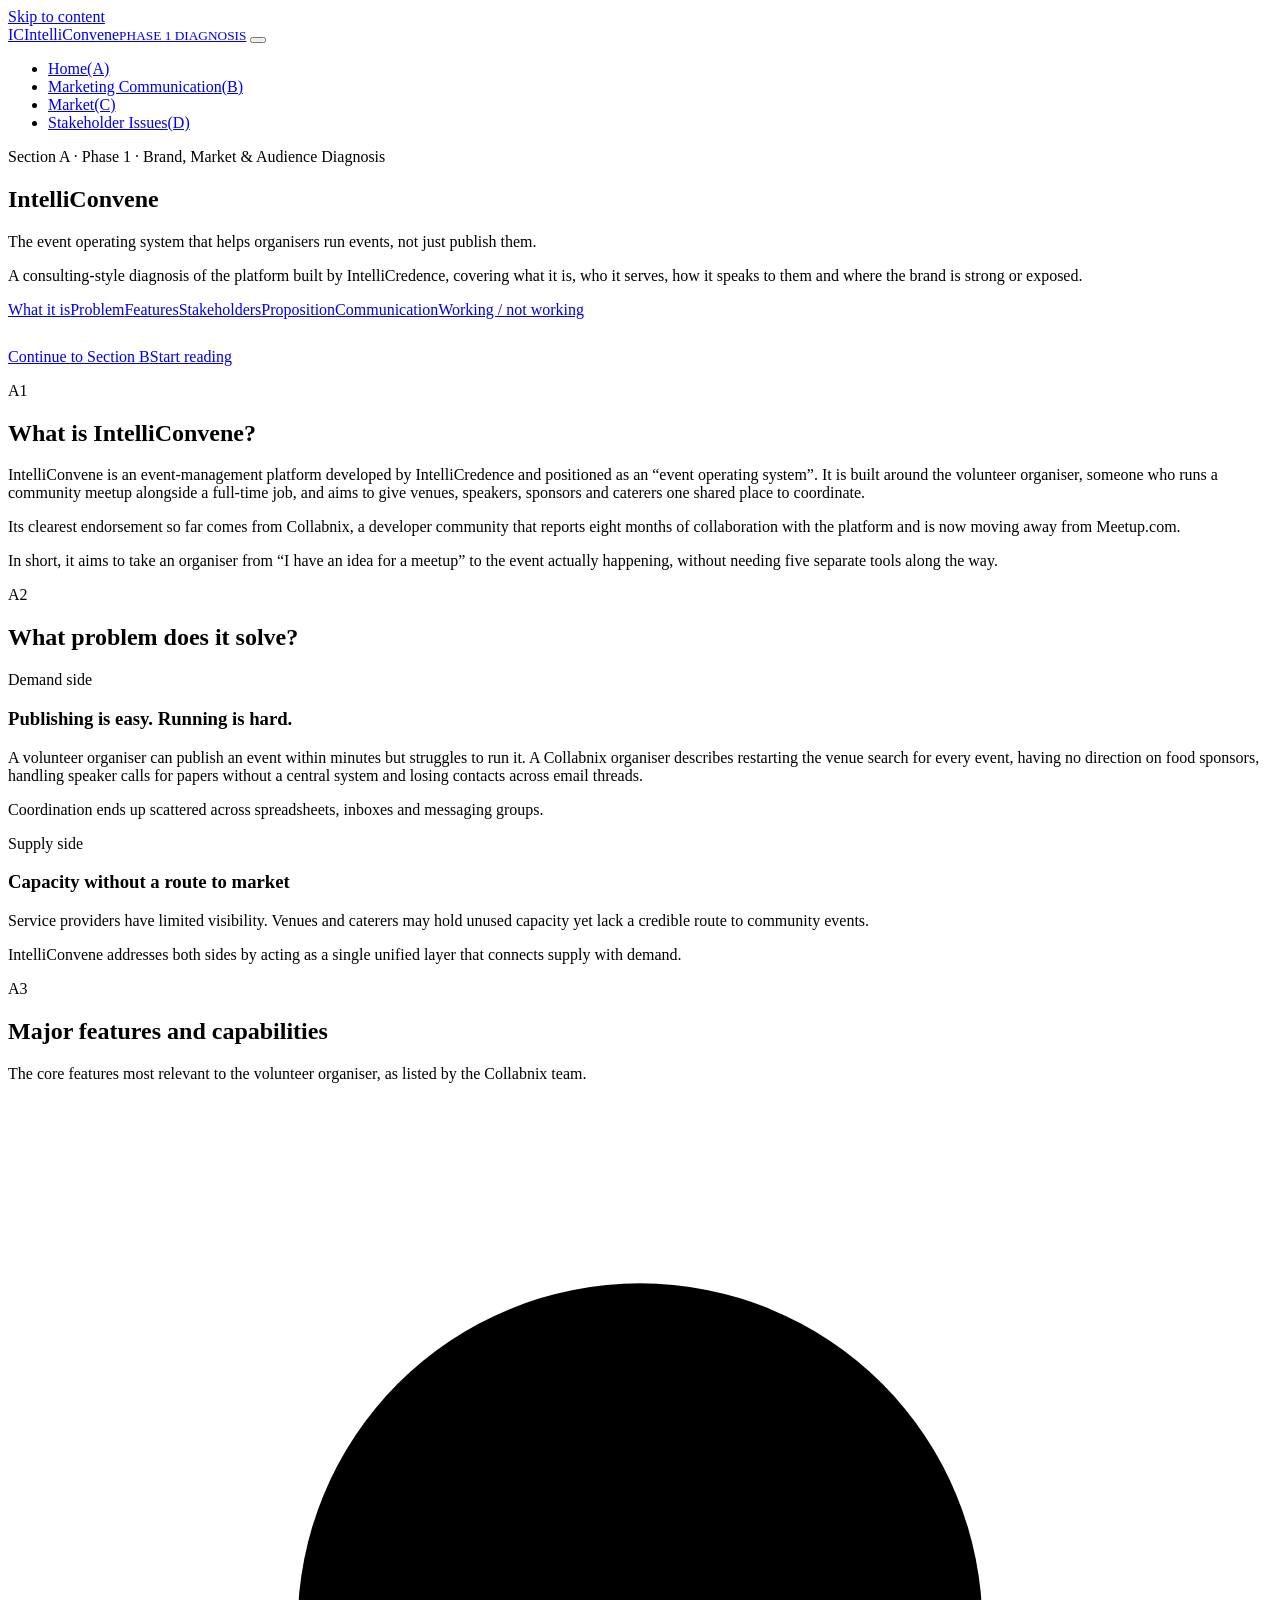
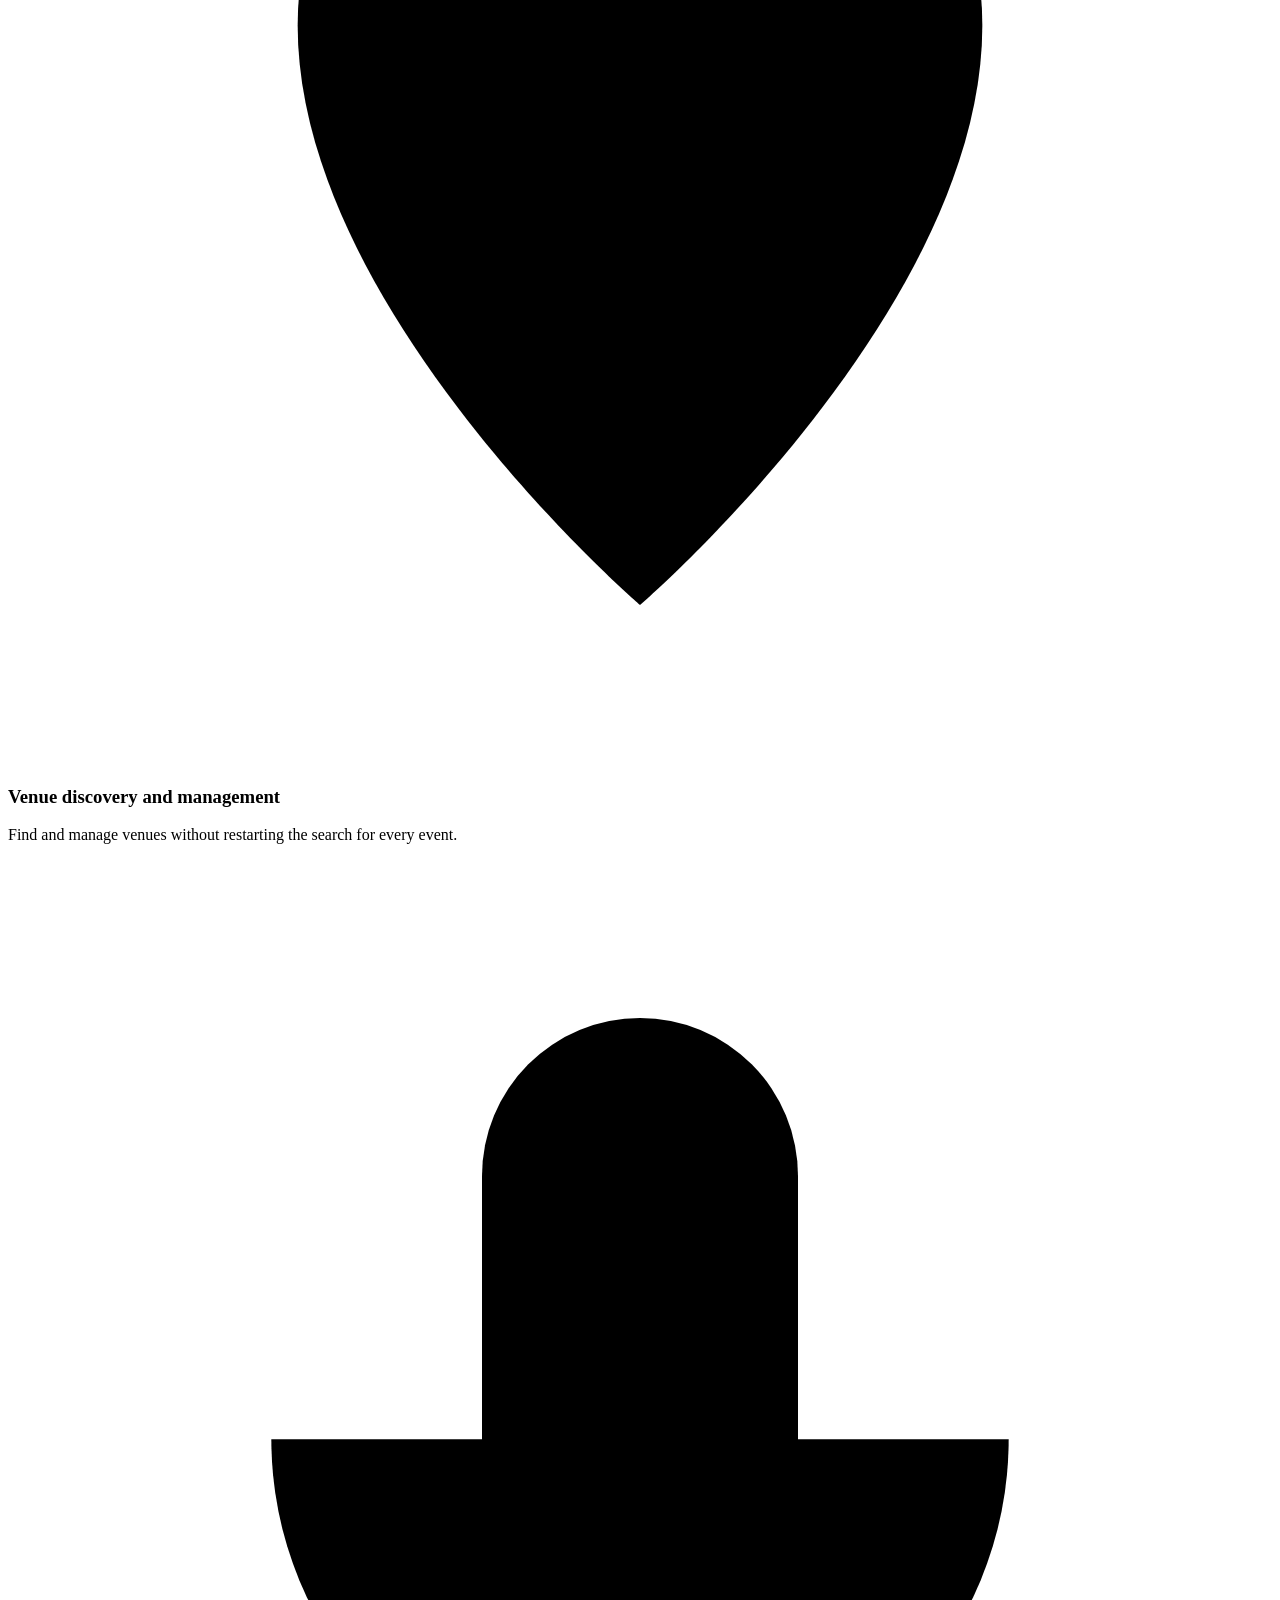
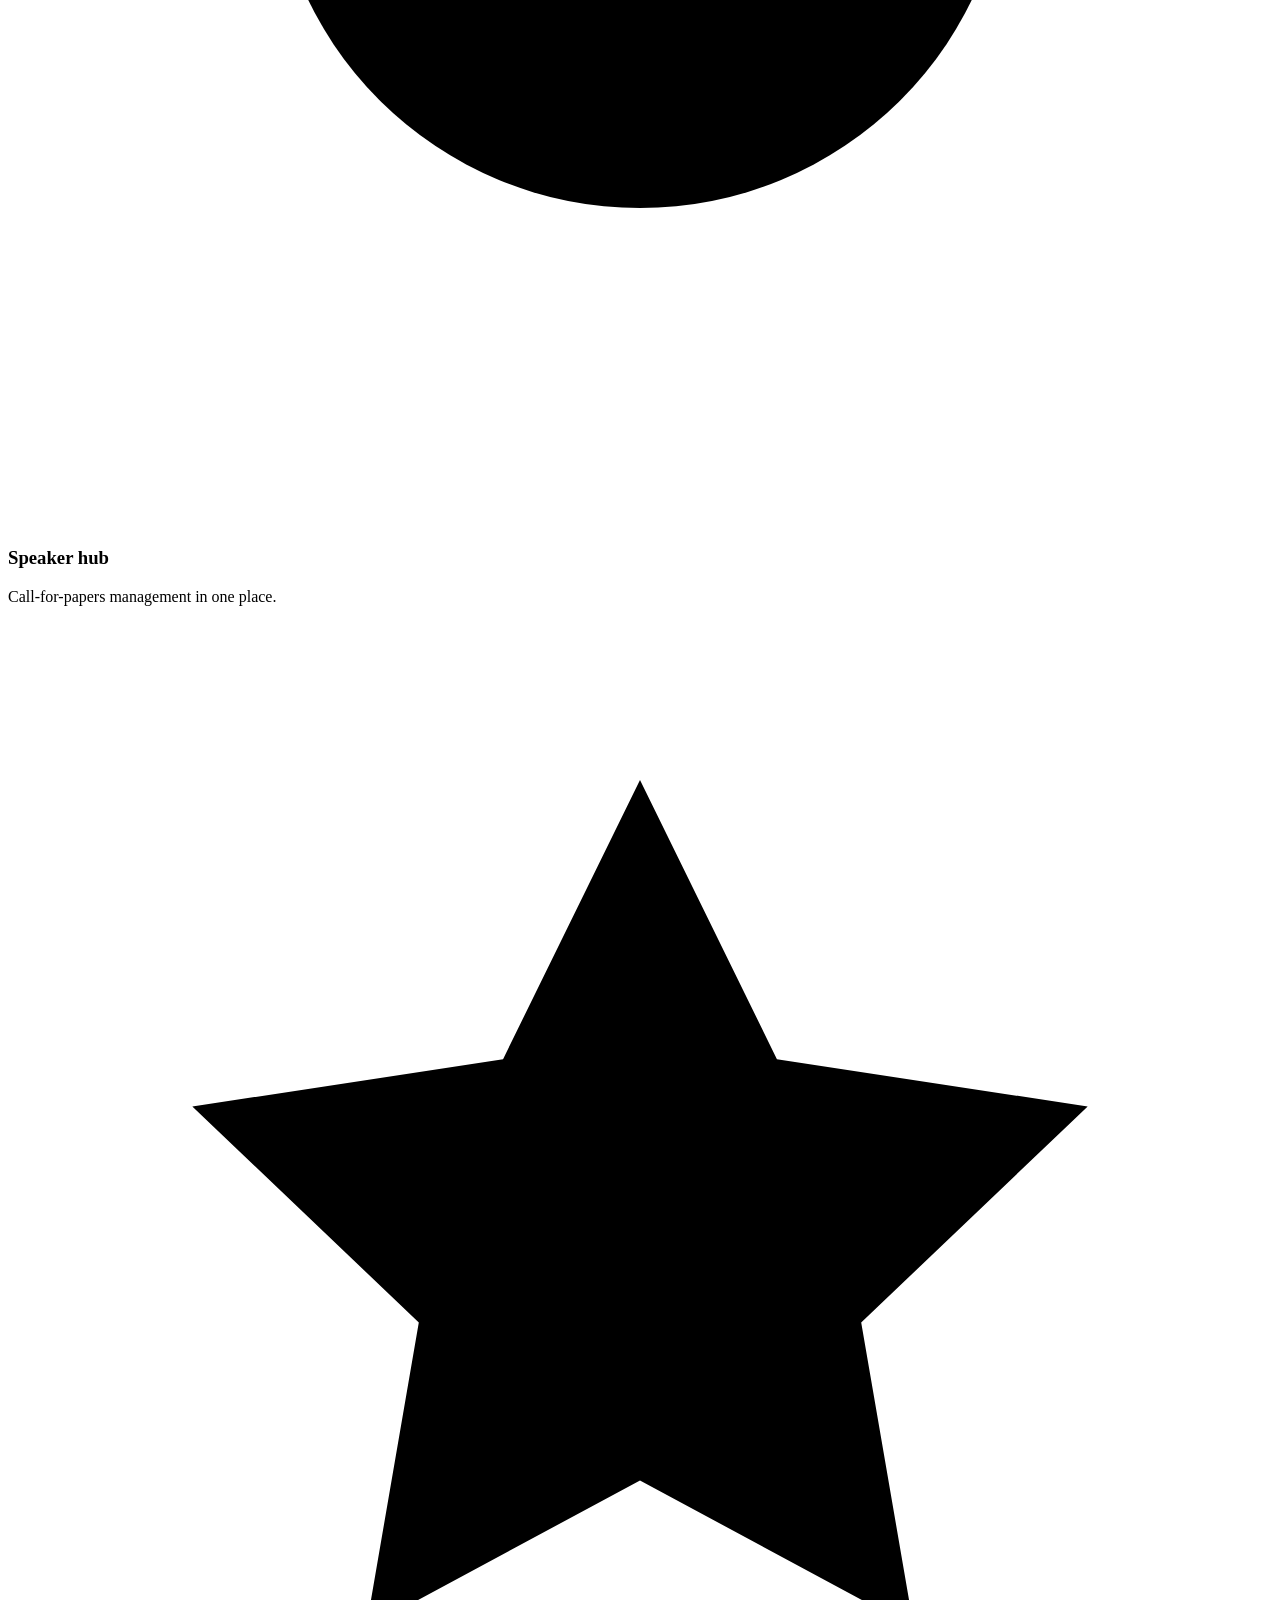
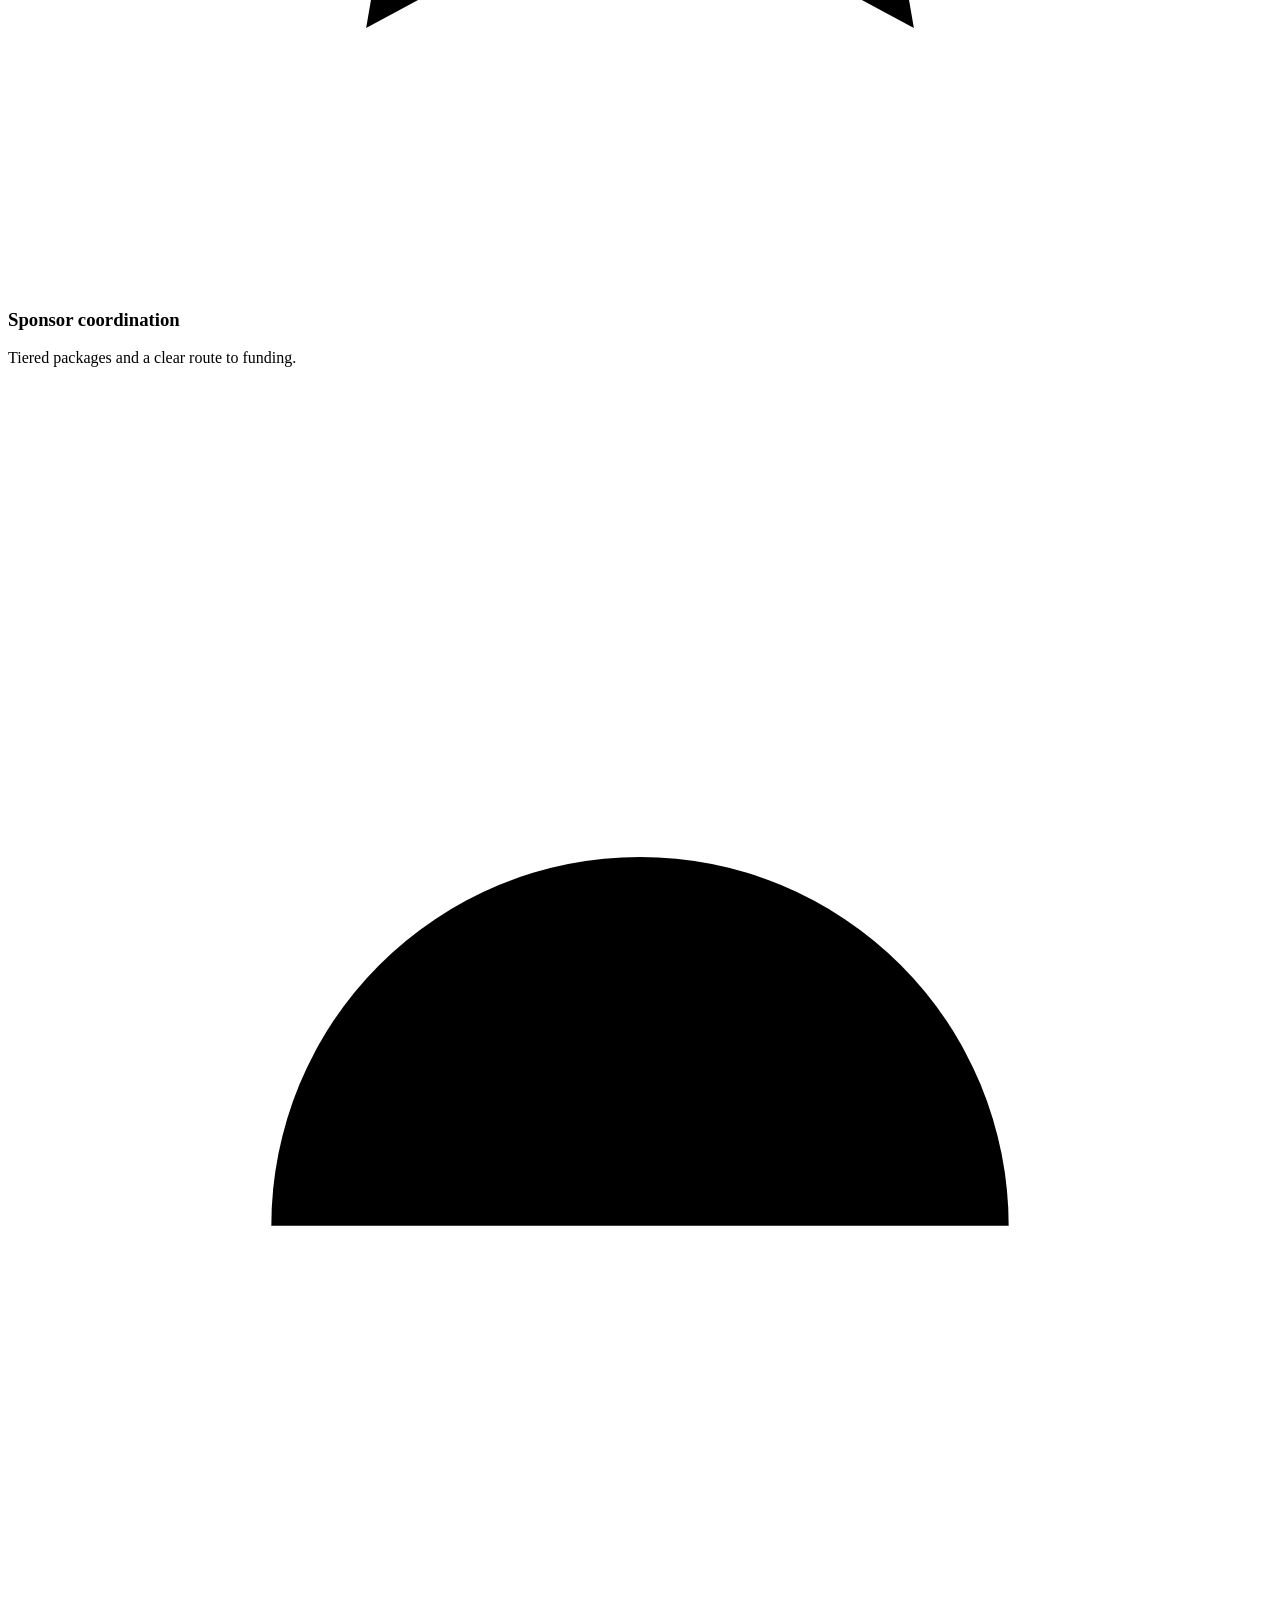
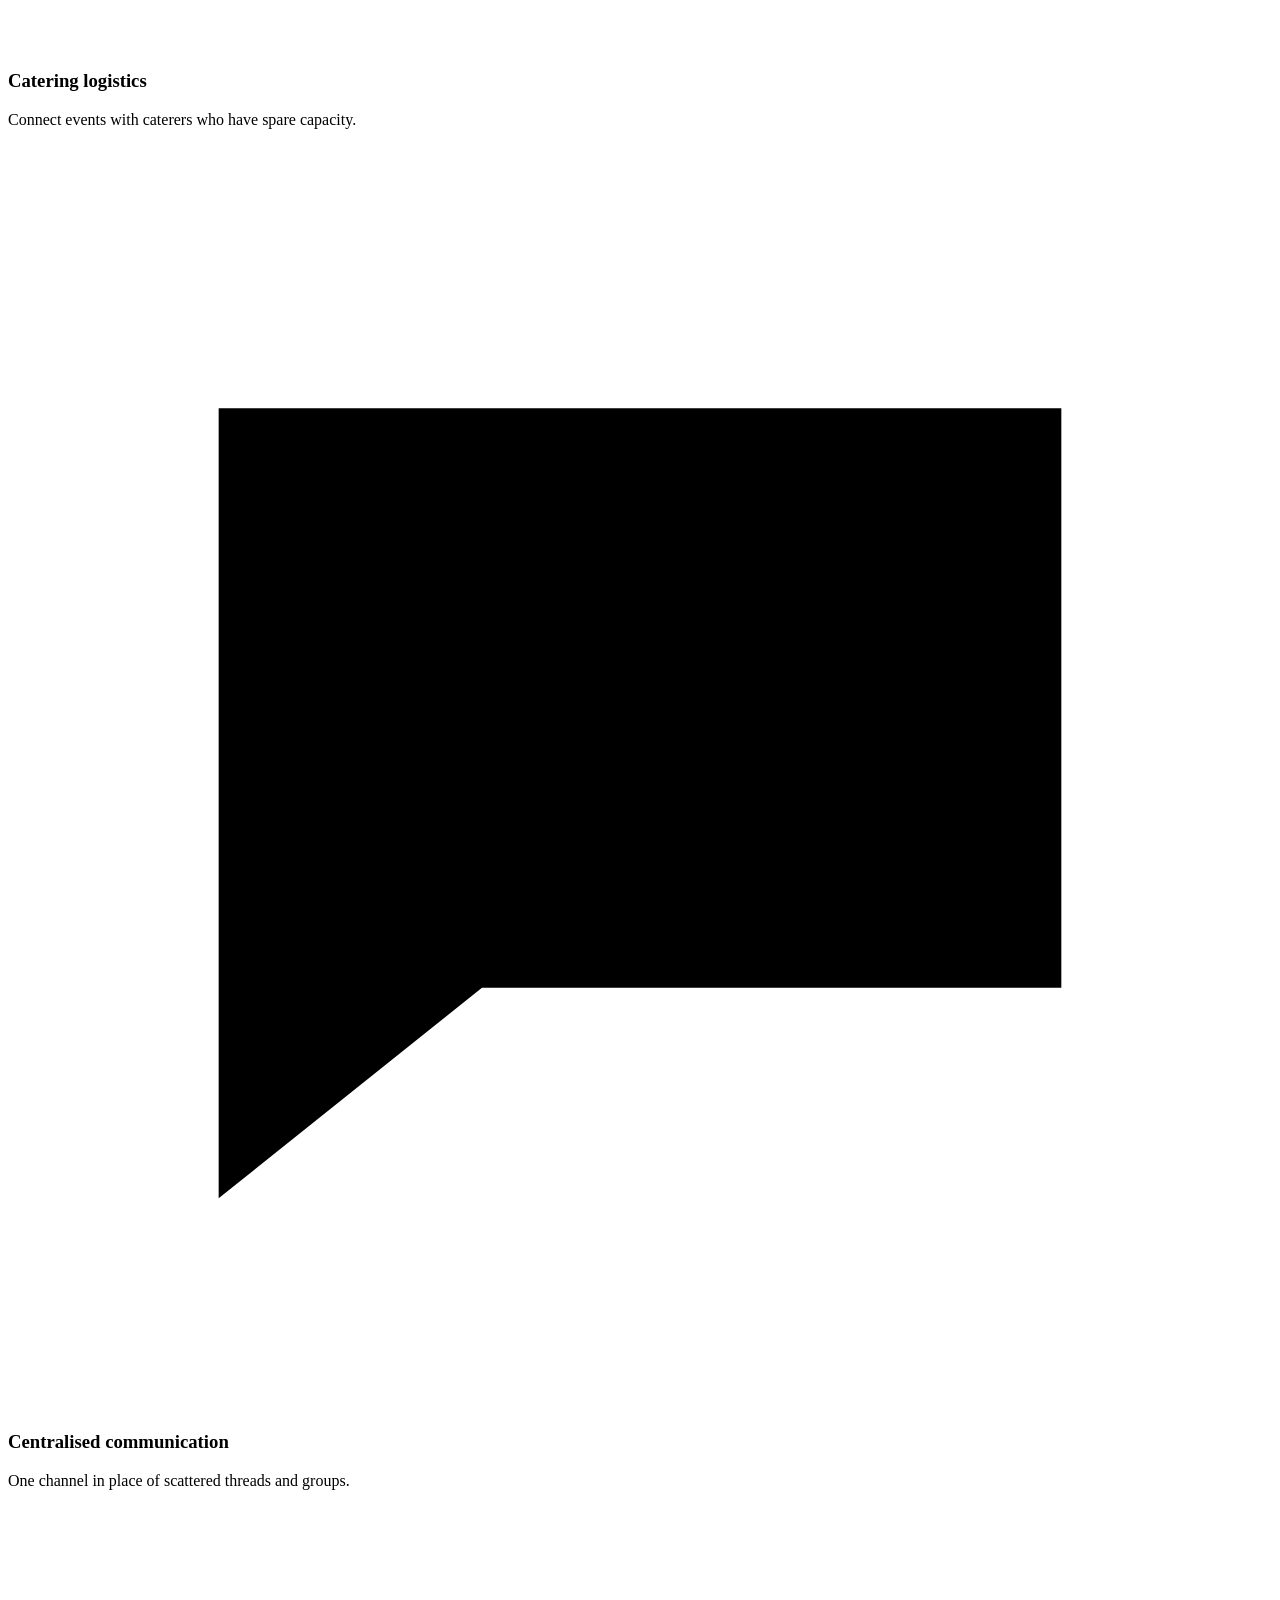
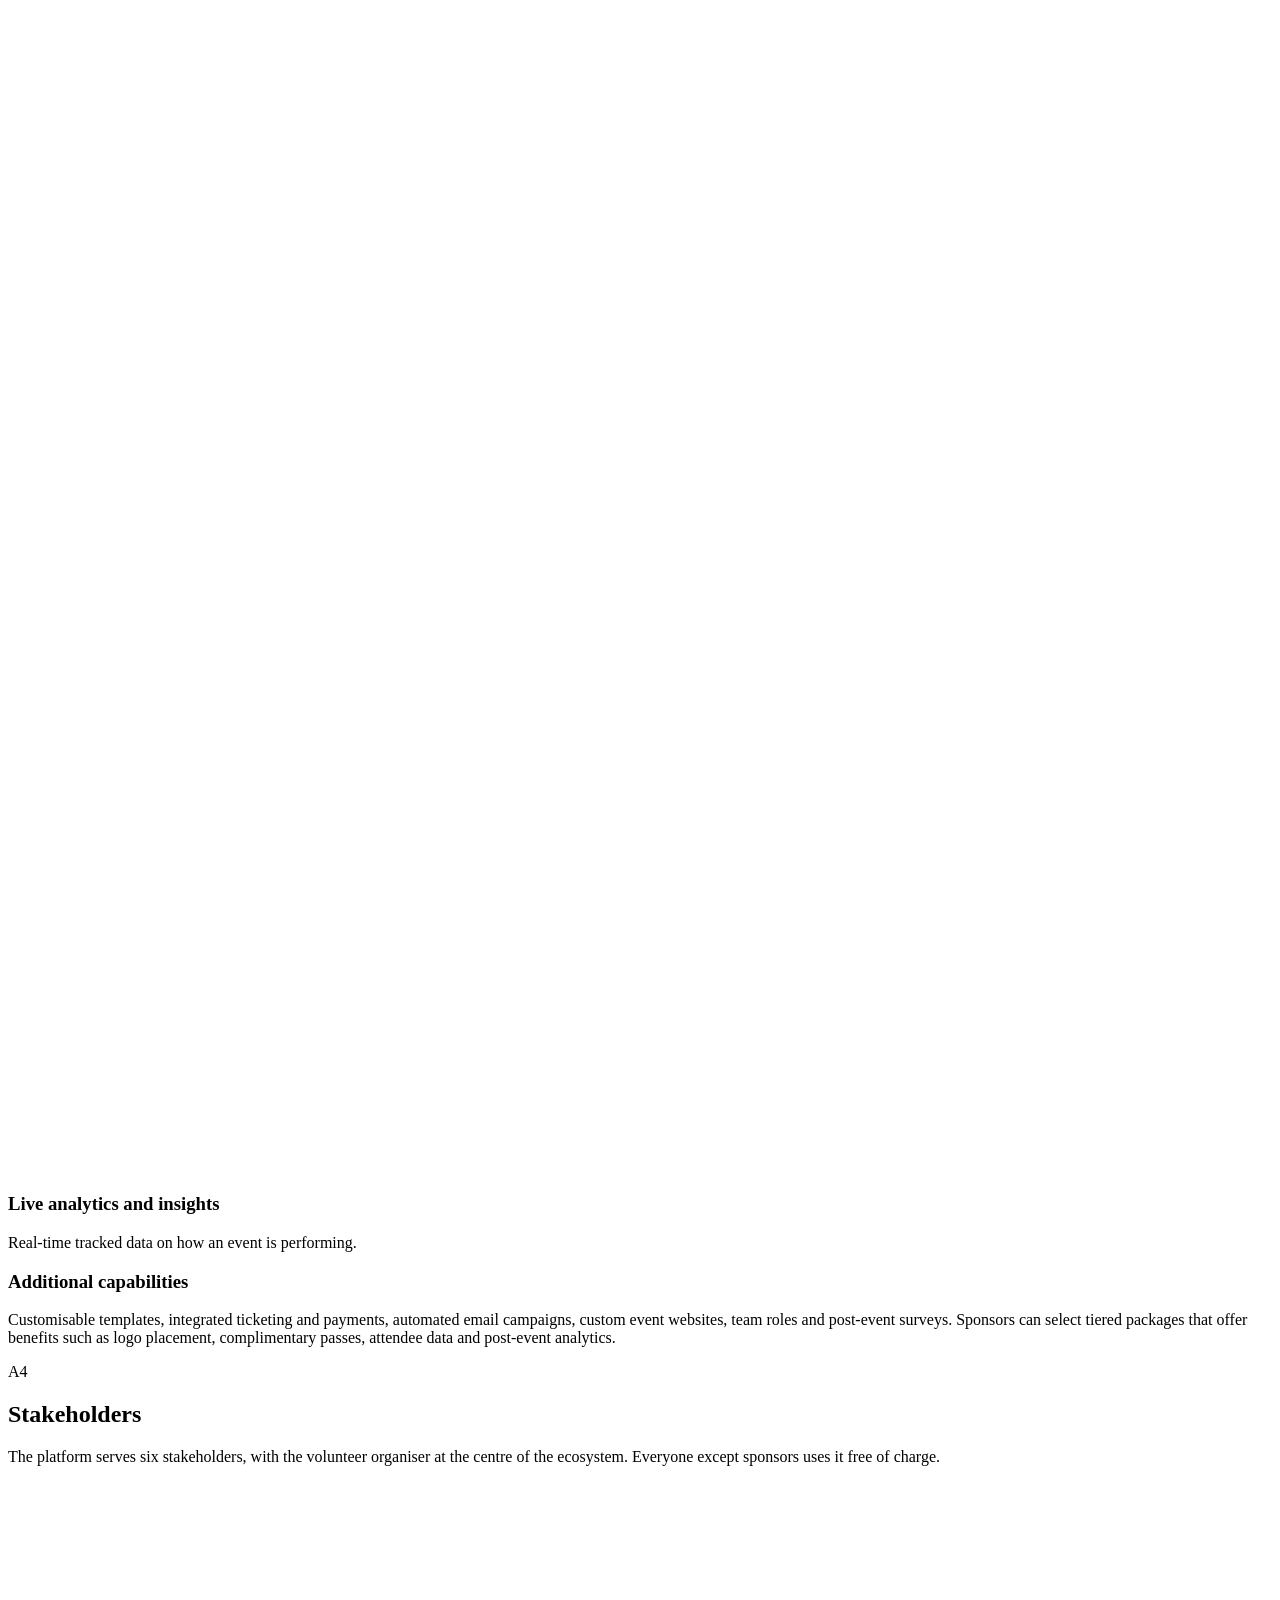
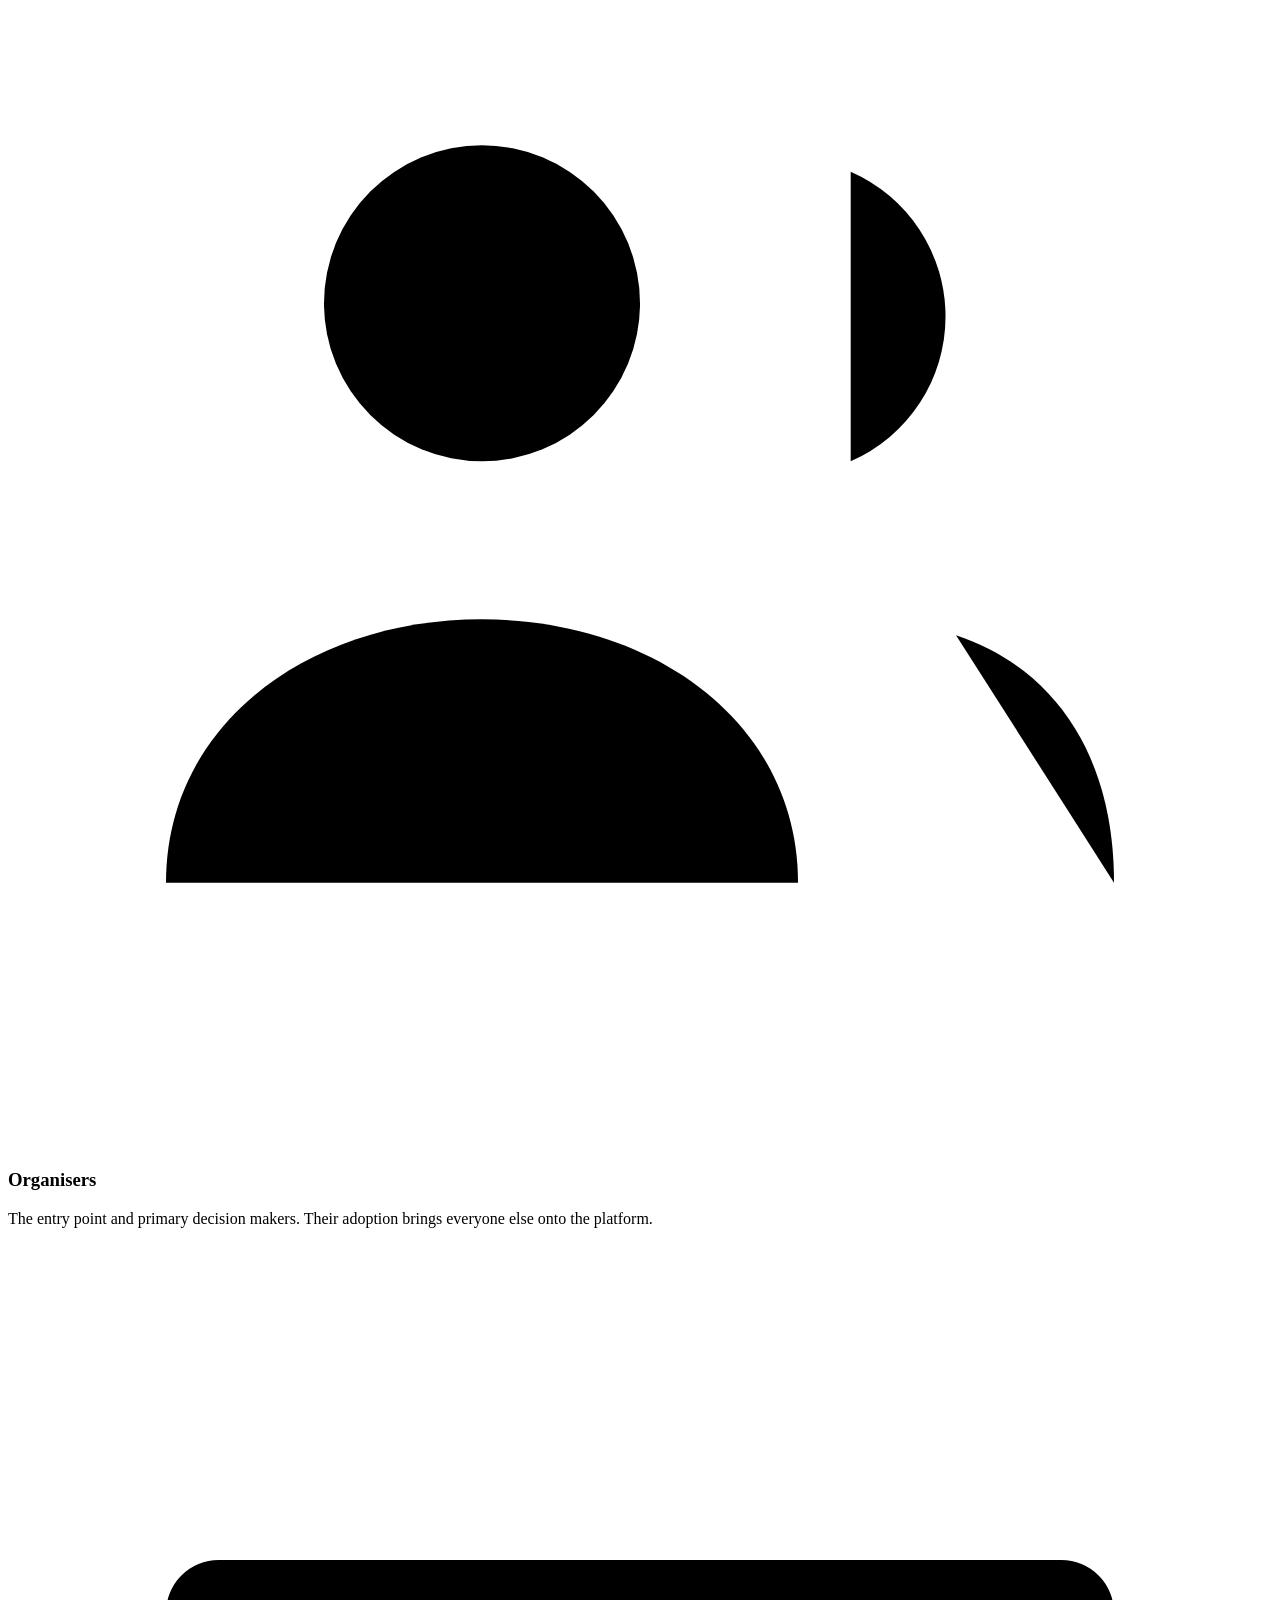
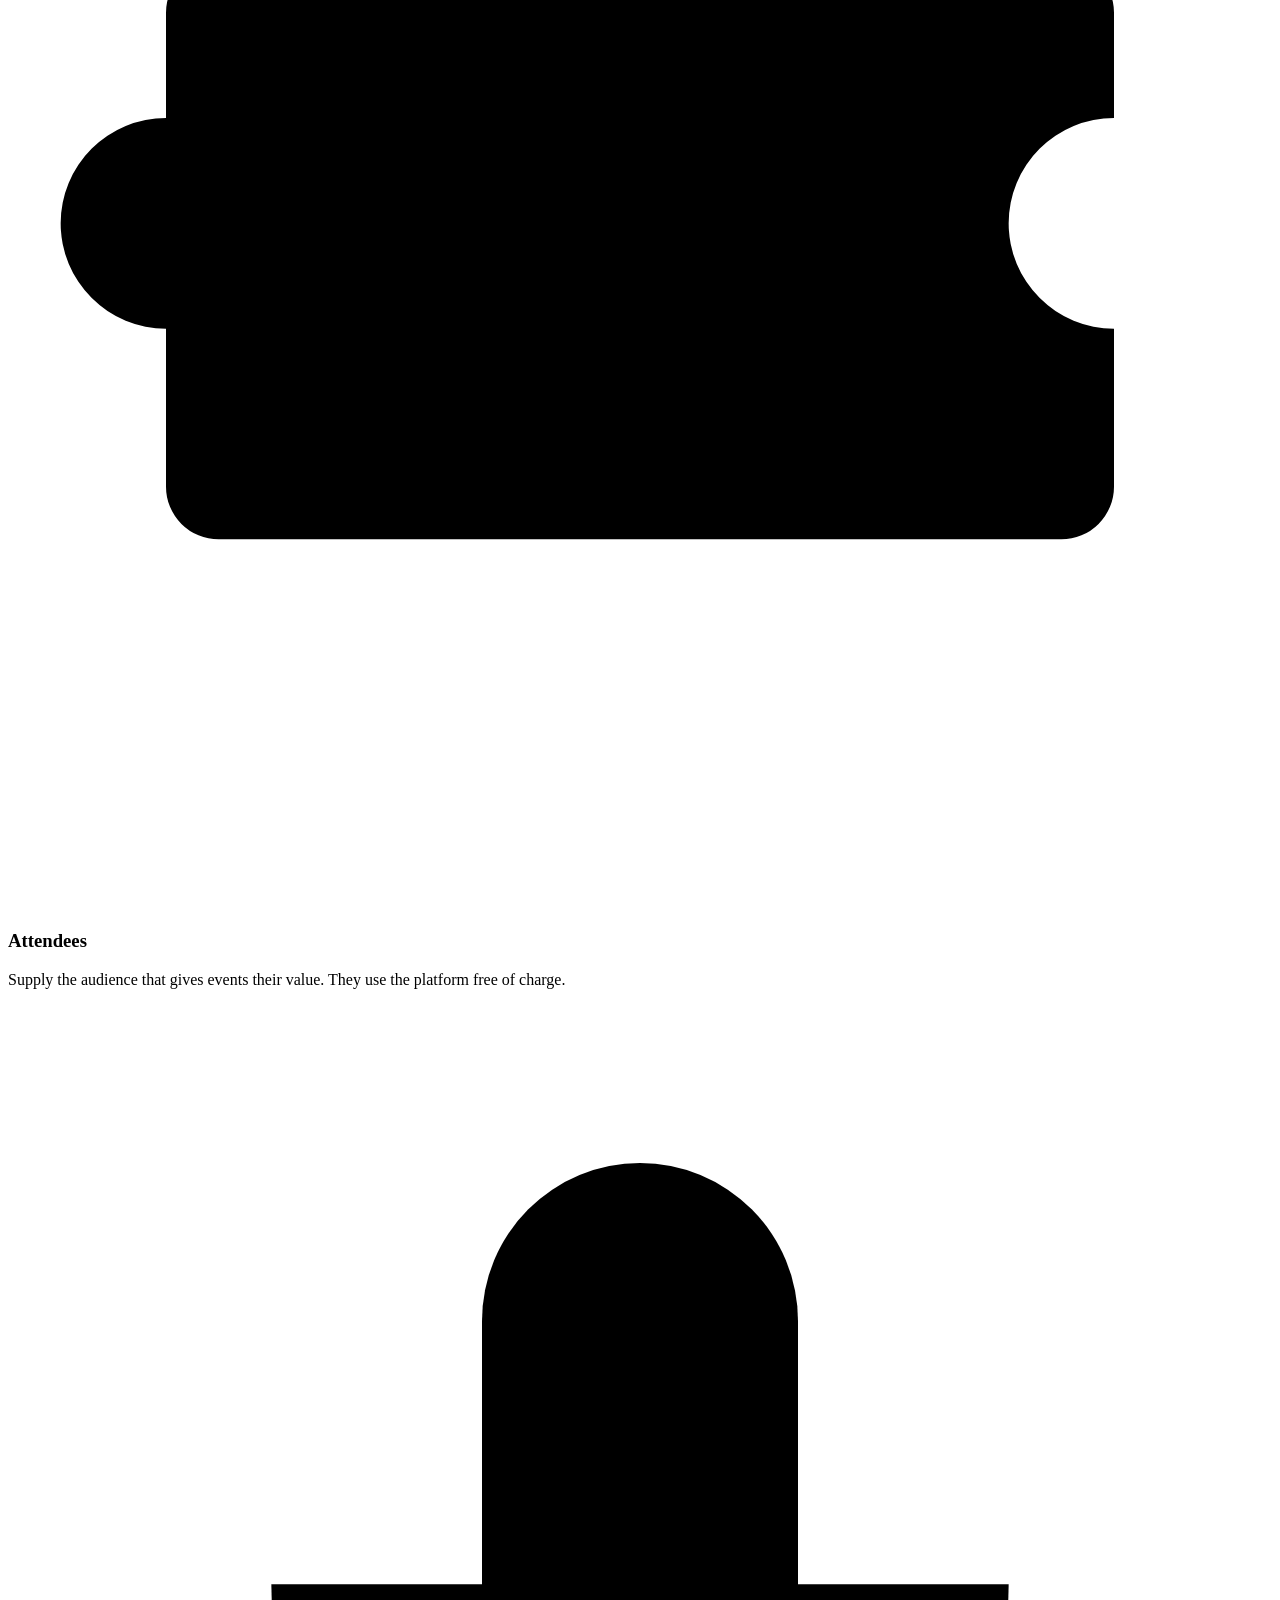
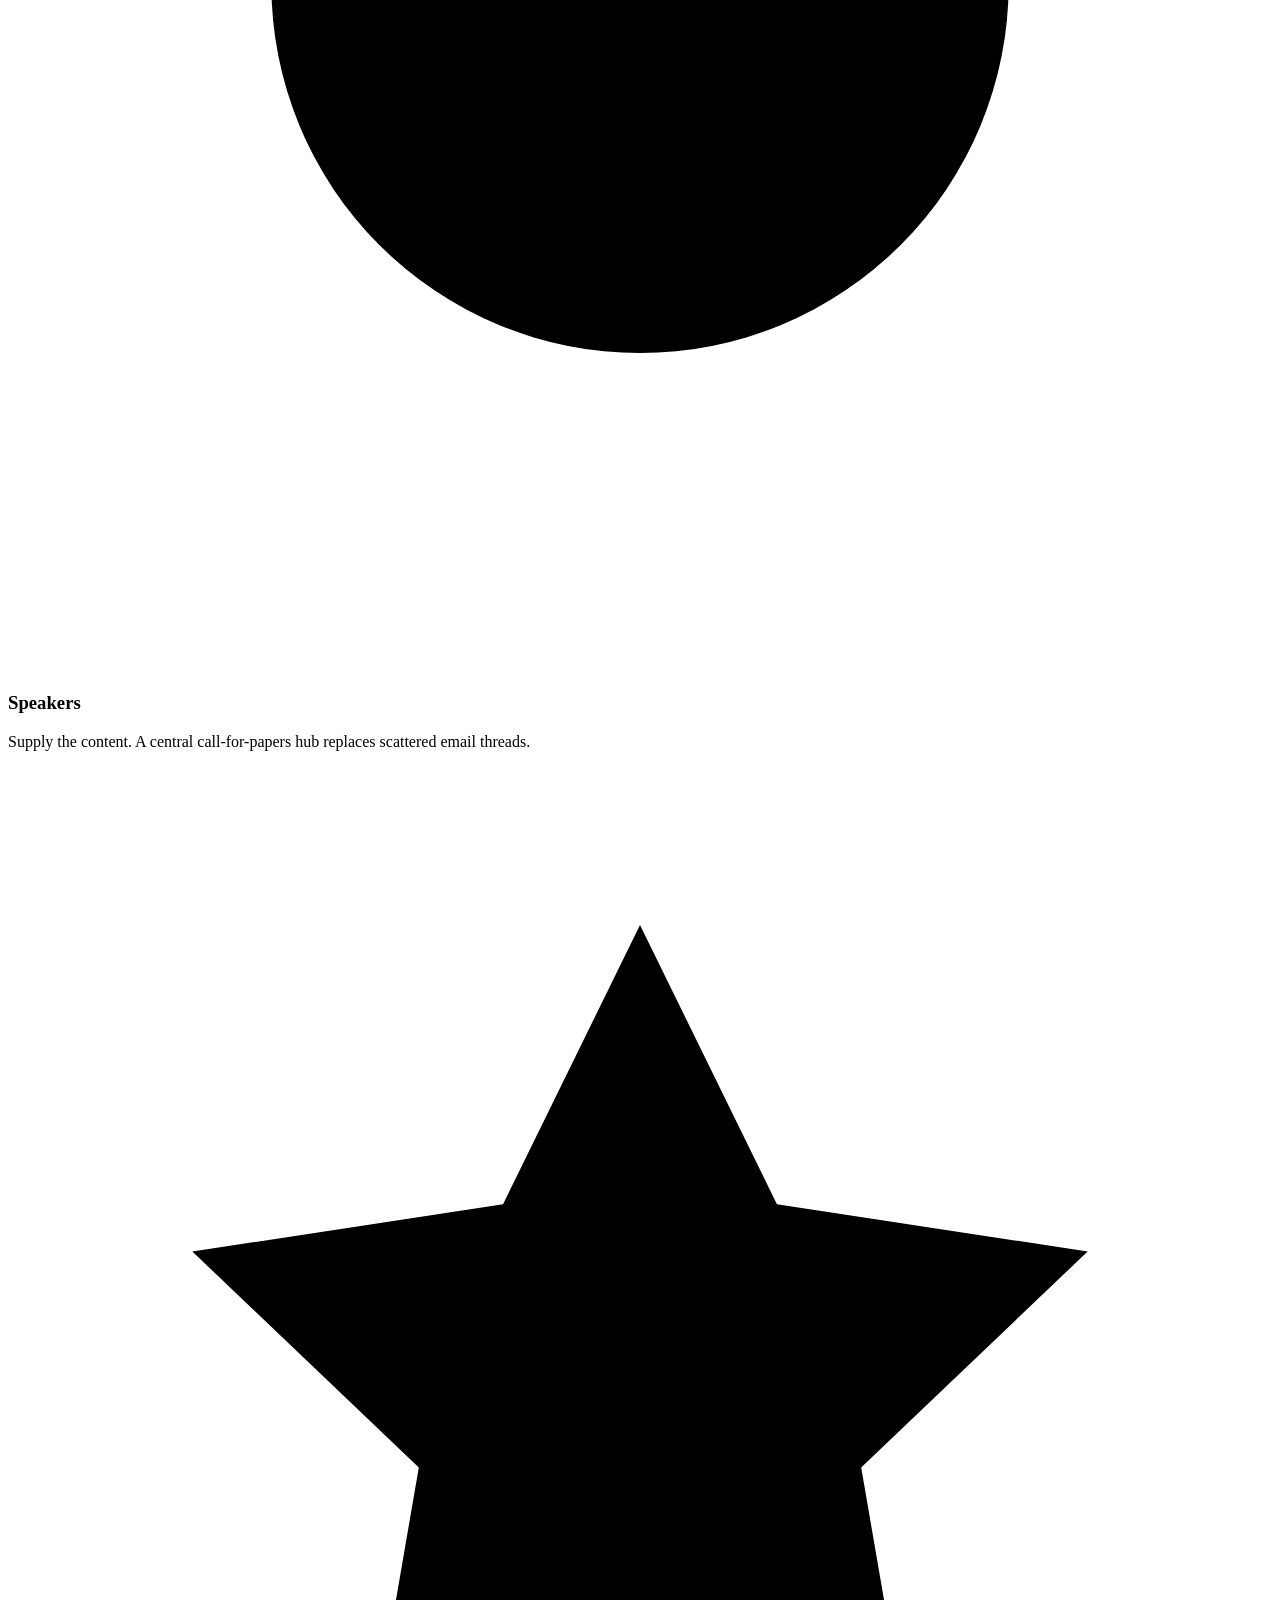
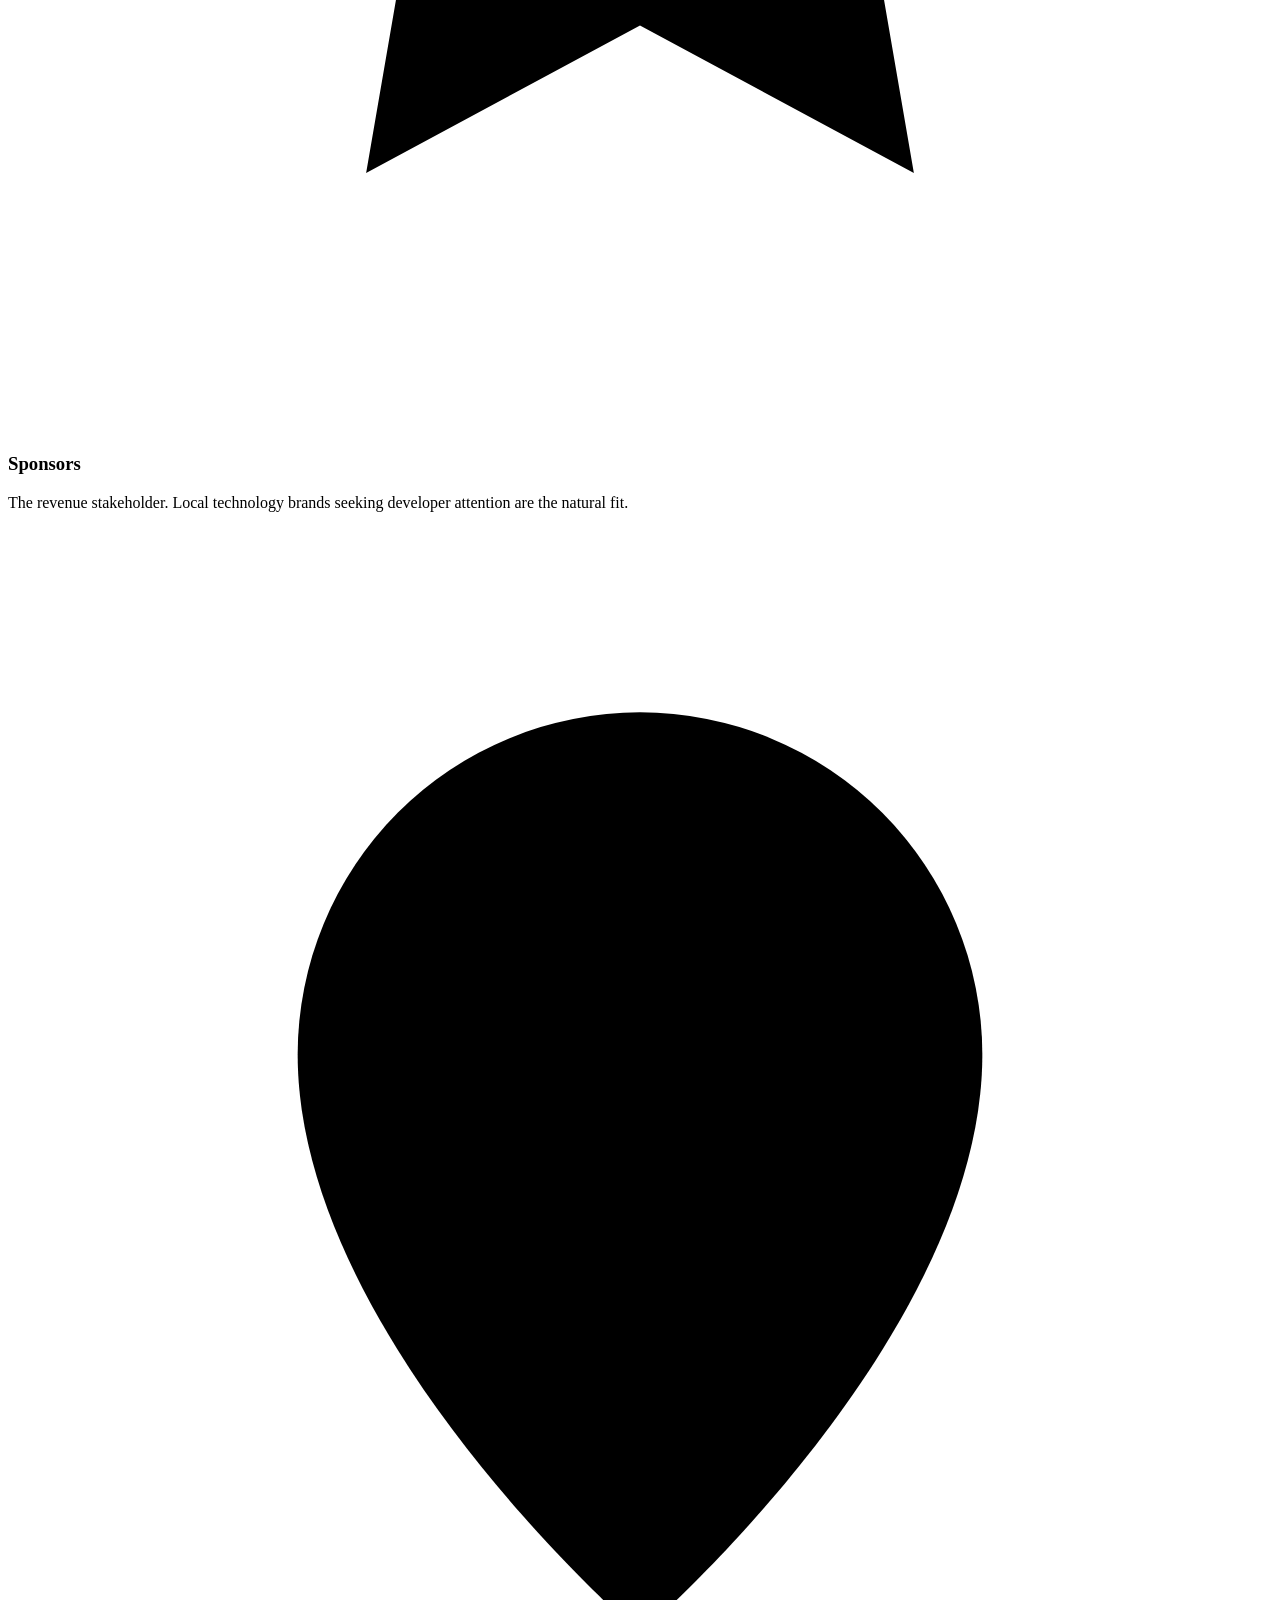
==== index.html @ d6795a17 "Add files via upload" ====
<!DOCTYPE html>
<html lang="en">
<head>
<meta charset="utf-8">
<meta name="viewport" content="width=device-width, initial-scale=1">
<title>IntelliConvene | Brand, Market & Audience Diagnosis (ADBR205)</title>
<meta name="description" content="Phase 1 group assignment diagnosing the brand, market and audience of IntelliConvene by IntelliCredence.">
<meta name="theme-color" content="#04008b">
<link rel="icon" href="assets/favicon.svg" type="image/svg+xml">
<link rel="preconnect" href="https://fonts.googleapis.com">
<link rel="preconnect" href="https://fonts.gstatic.com" crossorigin>
<link href="https://fonts.googleapis.com/css2?family=Open+Sans:wght@400;500;600&family=Questrial&display=swap" rel="stylesheet">
<link rel="stylesheet" href="css/style.css">
</head>
<body>
<a class="skip" href="#main">Skip to content</a>
<div class="progress" aria-hidden="true"></div>
<header class="nav" role="banner"><div class="wrap">
<a class="brand" href="index.html" aria-label="IntelliConvene Phase 1 home"><span class="brand-mark">IC</span><span>IntelliConvene<small>PHASE 1 DIAGNOSIS</small></span></a>
<button class="menu-btn" aria-label="Toggle menu" aria-expanded="false" aria-controls="menu"><span></span></button>
<ul class="nav-links" id="menu"><li><a href="index.html" class="active" aria-current="page">Home<span class="tag">(A)</span></a></li><li><a href="marketing.html">Marketing Communication<span class="tag">(B)</span></a></li><li><a href="market.html">Market<span class="tag">(C)</span></a></li><li><a href="stakeholders.html">Stakeholder Issues<span class="tag">(D)</span></a></li></ul></div></header>
<section class="hero"><div class="wrap">
<span class="eyebrow">Section A · Phase 1 · Brand, Market &amp; Audience Diagnosis</span>
<h1>IntelliConvene</h1>
<p class="tagline">The event operating system that helps organisers run events, not just publish them.</p>
<p class="lead">A consulting-style diagnosis of the platform built by IntelliCredence, covering what it is, who it serves, how it speaks to them and where the brand is strong or exposed.</p>
<div class="chips">
<a class="chip" href="#what">What it is</a><a class="chip" href="#problem">Problem</a><a class="chip" href="#features">Features</a><a class="chip" href="#stakeholders">Stakeholders</a><a class="chip" href="#proposition">Proposition</a><a class="chip" href="#communication">Communication</a><a class="chip" href="#verdict">Working / not working</a>
</div>
<p style="margin-top:1.8rem"><a class="btn" href="marketing.html">Continue to Section B</a><a class="btn ghost" href="#what">Start reading</a></p>
</div></section>
<main id="main">
<section class="block" id="what"><div class="wrap">
<div class="block-head" data-reveal><span class="num">A1</span><h2>What is IntelliConvene?</h2></div>

<div class="card lead-card flat" data-reveal>
<p>IntelliConvene is an event-management platform developed by IntelliCredence and positioned as an &ldquo;event operating system&rdquo;. It is built around the volunteer organiser, someone who runs a community meetup alongside a full-time job, and aims to give venues, speakers, sponsors and caterers one shared place to coordinate.</p>
<p>Its clearest endorsement so far comes from Collabnix, a developer community that reports eight months of collaboration with the platform and is now moving away from Meetup.com.</p>
<p>In short, it aims to take an organiser from &ldquo;I have an idea for a meetup&rdquo; to the event actually happening, without needing five separate tools along the way.</p>
</div>
</div></section><section class="block" id="problem"><div class="wrap">
<div class="block-head" data-reveal><span class="num">A2</span><h2>What problem does it solve?</h2></div>

<div class="grid g2">
<div class="card" data-reveal><span class="pill blue">Demand side</span><h3>Publishing is easy. Running is hard.</h3>
<p>A volunteer organiser can publish an event within minutes but struggles to run it. A Collabnix organiser describes restarting the venue search for every event, having no direction on food sponsors, handling speaker calls for papers without a central system and losing contacts across email threads.</p>
<p>Coordination ends up scattered across spreadsheets, inboxes and messaging groups.</p></div>
<div class="card" data-reveal style="--d:.1s"><span class="pill">Supply side</span><h3>Capacity without a route to market</h3>
<p>Service providers have limited visibility. Venues and caterers may hold unused capacity yet lack a credible route to community events.</p>
<p>IntelliConvene addresses both sides by acting as a single unified layer that connects supply with demand.</p></div>
</div>
</div></section><section class="block" id="features"><div class="wrap">
<div class="block-head" data-reveal><span class="num">A3</span><h2>Major features and capabilities</h2></div>

<p data-reveal>The core features most relevant to the volunteer organiser, as listed by the Collabnix team.</p>
<div class="grid g3"><div class="card" data-reveal style="--d:0.00s"><span class="icon-badge" aria-hidden="true"><svg viewBox="0 0 24 24"><path d="M12 21s-6.5-5.6-6.5-11a6.5 6.5 0 0 1 13 0c0 5.4-6.5 11-6.5 11z"/><circle cx="12" cy="10" r="2.4"/></svg></span><h3>Venue discovery and management</h3><p>Find and manage venues without restarting the search for every event.</p></div><div class="card" data-reveal style="--d:0.07s"><span class="icon-badge" aria-hidden="true"><svg viewBox="0 0 24 24"><rect x="9" y="3" width="6" height="11" rx="3"/><path d="M5 11a7 7 0 0 0 14 0"/><path d="M12 18v3"/><path d="M9 21h6"/></svg></span><h3>Speaker hub</h3><p>Call-for-papers management in one place.</p></div><div class="card" data-reveal style="--d:0.14s"><span class="icon-badge" aria-hidden="true"><svg viewBox="0 0 24 24"><path d="M12 3l2.6 5.3 5.9.9-4.3 4.1 1 5.8L12 16.3 6.8 19.1l1-5.8L3.5 9.2l5.9-.9z"/></svg></span><h3>Sponsor coordination</h3><p>Tiered packages and a clear route to funding.</p></div><div class="card" data-reveal style="--d:0.21s"><span class="icon-badge" aria-hidden="true"><svg viewBox="0 0 24 24"><path d="M4 16h16"/><path d="M5 16a7 7 0 0 1 14 0"/><path d="M12 6V4"/><path d="M3 20h18"/></svg></span><h3>Catering logistics</h3><p>Connect events with caterers who have spare capacity.</p></div><div class="card" data-reveal style="--d:0.28s"><span class="icon-badge" aria-hidden="true"><svg viewBox="0 0 24 24"><path d="M4 5h16v11H9l-5 4z"/><path d="M8 9h8M8 12h5"/></svg></span><h3>Centralised communication</h3><p>One channel in place of scattered threads and groups.</p></div><div class="card" data-reveal style="--d:0.35s"><span class="icon-badge" aria-hidden="true"><svg viewBox="0 0 24 24"><path d="M4 20V4"/><path d="M4 20h16"/><path d="M8 16v-4M12 16V8M16 16v-6"/></svg></span><h3>Live analytics and insights</h3><p>Real-time tracked data on how an event is performing.</p></div></div>
<div class="card flat" style="margin-top:1.2rem" data-reveal><h3>Additional capabilities</h3>
<p>Customisable templates, integrated ticketing and payments, automated email campaigns, custom event websites, team roles and post-event surveys. Sponsors can select tiered packages that offer benefits such as logo placement, complimentary passes, attendee data and post-event analytics.</p></div>
</div></section><section class="block" id="stakeholders"><div class="wrap">
<div class="block-head" data-reveal><span class="num">A4</span><h2>Stakeholders</h2></div>

<p data-reveal>The platform serves six stakeholders, with the volunteer organiser at the centre of the ecosystem. Everyone except sponsors uses it free of charge.</p>
<div class="grid g3 stake-grid"><div class="card stake" data-reveal style="--d:0.00s"><span class="icon-badge" aria-hidden="true"><svg viewBox="0 0 24 24"><path d="M9 11a3 3 0 1 0 0-6 3 3 0 0 0 0 6z"/><path d="M3 19c0-3 2.7-5 6-5s6 2 6 5"/><path d="M16 5.5a3 3 0 0 1 0 5.5"/><path d="M18 14.3c1.8.6 3 2.2 3 4.7"/></svg></span><h3>Organisers</h3><p>The entry point and primary decision makers. Their adoption brings everyone else onto the platform.</p></div><div class="card stake" data-reveal style="--d:0.07s"><span class="icon-badge" aria-hidden="true"><svg viewBox="0 0 24 24"><path d="M3 9a2 2 0 0 0 0 4v3a1 1 0 0 0 1 1h16a1 1 0 0 0 1-1v-3a2 2 0 0 1 0-4V7a1 1 0 0 0-1-1H4a1 1 0 0 0-1 1z"/><path d="M14 6v12" stroke-dasharray="2 2"/></svg></span><h3>Attendees</h3><p>Supply the audience that gives events their value. They use the platform free of charge.</p></div><div class="card stake" data-reveal style="--d:0.14s"><span class="icon-badge" aria-hidden="true"><svg viewBox="0 0 24 24"><rect x="9" y="3" width="6" height="11" rx="3"/><path d="M5 11a7 7 0 0 0 14 0"/><path d="M12 18v3"/><path d="M9 21h6"/></svg></span><h3>Speakers</h3><p>Supply the content. A central call-for-papers hub replaces scattered email threads.</p></div><div class="card stake" data-reveal style="--d:0.21s"><span class="icon-badge" aria-hidden="true"><svg viewBox="0 0 24 24"><path d="M12 3l2.6 5.3 5.9.9-4.3 4.1 1 5.8L12 16.3 6.8 19.1l1-5.8L3.5 9.2l5.9-.9z"/></svg></span><h3>Sponsors</h3><p>The revenue stakeholder. Local technology brands seeking developer attention are the natural fit.</p></div><div class="card stake" data-reveal style="--d:0.28s"><span class="icon-badge" aria-hidden="true"><svg viewBox="0 0 24 24"><path d="M12 21s-6.5-5.6-6.5-11a6.5 6.5 0 0 1 13 0c0 5.4-6.5 11-6.5 11z"/><circle cx="12" cy="10" r="2.4"/></svg></span><h3>Venues</h3><p>Part of the strategic differentiator. They hold the space organisers most struggle to secure.</p></div><div class="card stake" data-reveal style="--d:0.35s"><span class="icon-badge" aria-hidden="true"><svg viewBox="0 0 24 24"><path d="M4 16h16"/><path d="M5 16a7 7 0 0 1 14 0"/><path d="M12 6V4"/><path d="M3 20h18"/></svg></span><h3>Caterers</h3><p>Also part of the differentiator. They hold capacity and need a credible route to community events.</p></div></div>
</div></section><section class="block" id="proposition"><div class="wrap">
<div class="block-head" data-reveal><span class="num">A5</span><h2>Current brand proposition</h2></div>

<div class="grid g2">
<div class="card" data-reveal><h3>Speaking to everyone at once</h3>
<p>The current proposition addresses all audiences simultaneously. The homepage presents &ldquo;one platform, endless paths&rdquo;, and the stated mission is to simplify event management and create meaningful connections through an all-in-one platform.</p></div>
<div class="card" data-reveal style="--d:.1s"><h3>The idea that sets it apart</h3>
<p>The sharper idea already exists in the founding community&rsquo;s voice. Most event platforms help organisers publish events but not run them. That publish-versus-run distinction is what separates IntelliConvene from the rest.</p></div>
</div>
</div></section><section class="block" id="communication"><div class="wrap">
<div class="block-head" data-reveal><span class="num">A6</span><h2>Current communication</h2></div>

<div class="grid g2">
<div class="card" data-reveal><span class="icon-badge" aria-hidden="true"><svg viewBox="0 0 24 24"><rect x="3" y="4" width="18" height="12" rx="2"/><path d="M8 20h8M12 16v4"/></svg></span><h3>The website</h3>
<p>Communication is concentrated in owned channels, and the volunteer organiser appears in only a few of them. The website is broad and organised by stakeholder role across the whole ecosystem, so it does not directly address community organisers and helpers.</p></div>
<div class="card" data-reveal style="--d:.1s"><span class="icon-badge" aria-hidden="true"><svg viewBox="0 0 24 24"><path d="M8 8l-4 4 4 4M16 8l4 4-4 4M14 5l-4 14"/></svg></span><h3>The community voice</h3>
<p>This is where the brand&rsquo;s niche emerges. An organiser&rsquo;s origin-story article on DEV, a publishing platform for software developers, links to the first host on the platform and invites readers into a Slack community.</p>
<p>Collabnix has also published several articles on how tech meetups are getting an event OS upgrade. This shows a positioning built on seeding the idea rather than direct promotion.</p></div>
</div>
</div></section><section class="block" id="verdict"><div class="wrap">
<div class="block-head" data-reveal><span class="num">A7</span><h2>What is working and not working</h2></div>

<div class="grid g2">
<div class="card col-good flat" data-reveal><h3>Working</h3><ul class="tick">
<li>The publish-versus-run insight resonates with organisers&rsquo; lived experience.</li>
<li>Free entry limits the volunteer&rsquo;s risk to time alone.</li>
<li>The peer-led origin story is more credible than conventional advertising.</li>
<li>A real community shows live analytics and proof without hesitation.</li>
</ul></div>
<div class="card col-bad flat" data-reveal style="--d:.1s"><h3>Not working</h3><ul class="tick">
<li>The website does not speak directly to the volunteer&rsquo;s situation, which weakens relevance.</li>
<li>Headline figures confuse the audience and add to appearance without evidence.</li>
<li>Proof is narrow. Credibility rests on one community and no independent reviews support it.</li>
</ul></div>
</div>
</div></section>
<div class="wrap"><nav class="pager" aria-label="Page navigation"><span></span><a class="next" href="marketing.html"><small>Next</small>Marketing Communication &rarr;</a></nav></div>
</main>
<footer><div class="wrap"><div class="cols">
<div><h4>IntelliConvene · Brand, Market &amp; Audience Diagnosis</h4>
<p>Phase 1 group assignment. An outside-in diagnosis of IntelliConvene, the event operating system from IntelliCredence.</p></div>
<div><h4>Sections</h4><ul><li><a href="index.html">Home</a></li><li><a href="marketing.html">Marketing Communication</a></li><li><a href="market.html">Market</a></li><li><a href="stakeholders.html">Stakeholder Issues</a></li></ul></div></div>
<div class="foot-bottom"><span>Manisha Kalsoor, Prisha Bhatt and Yana Jain &nbsp;·&nbsp; <span class="code">ADBR205</span></span><span>&copy; 2026 Academic project. Not affiliated with IntelliCredence.</span></div></div></footer>
<script src="js/main.js"></script>
</body>
</html>
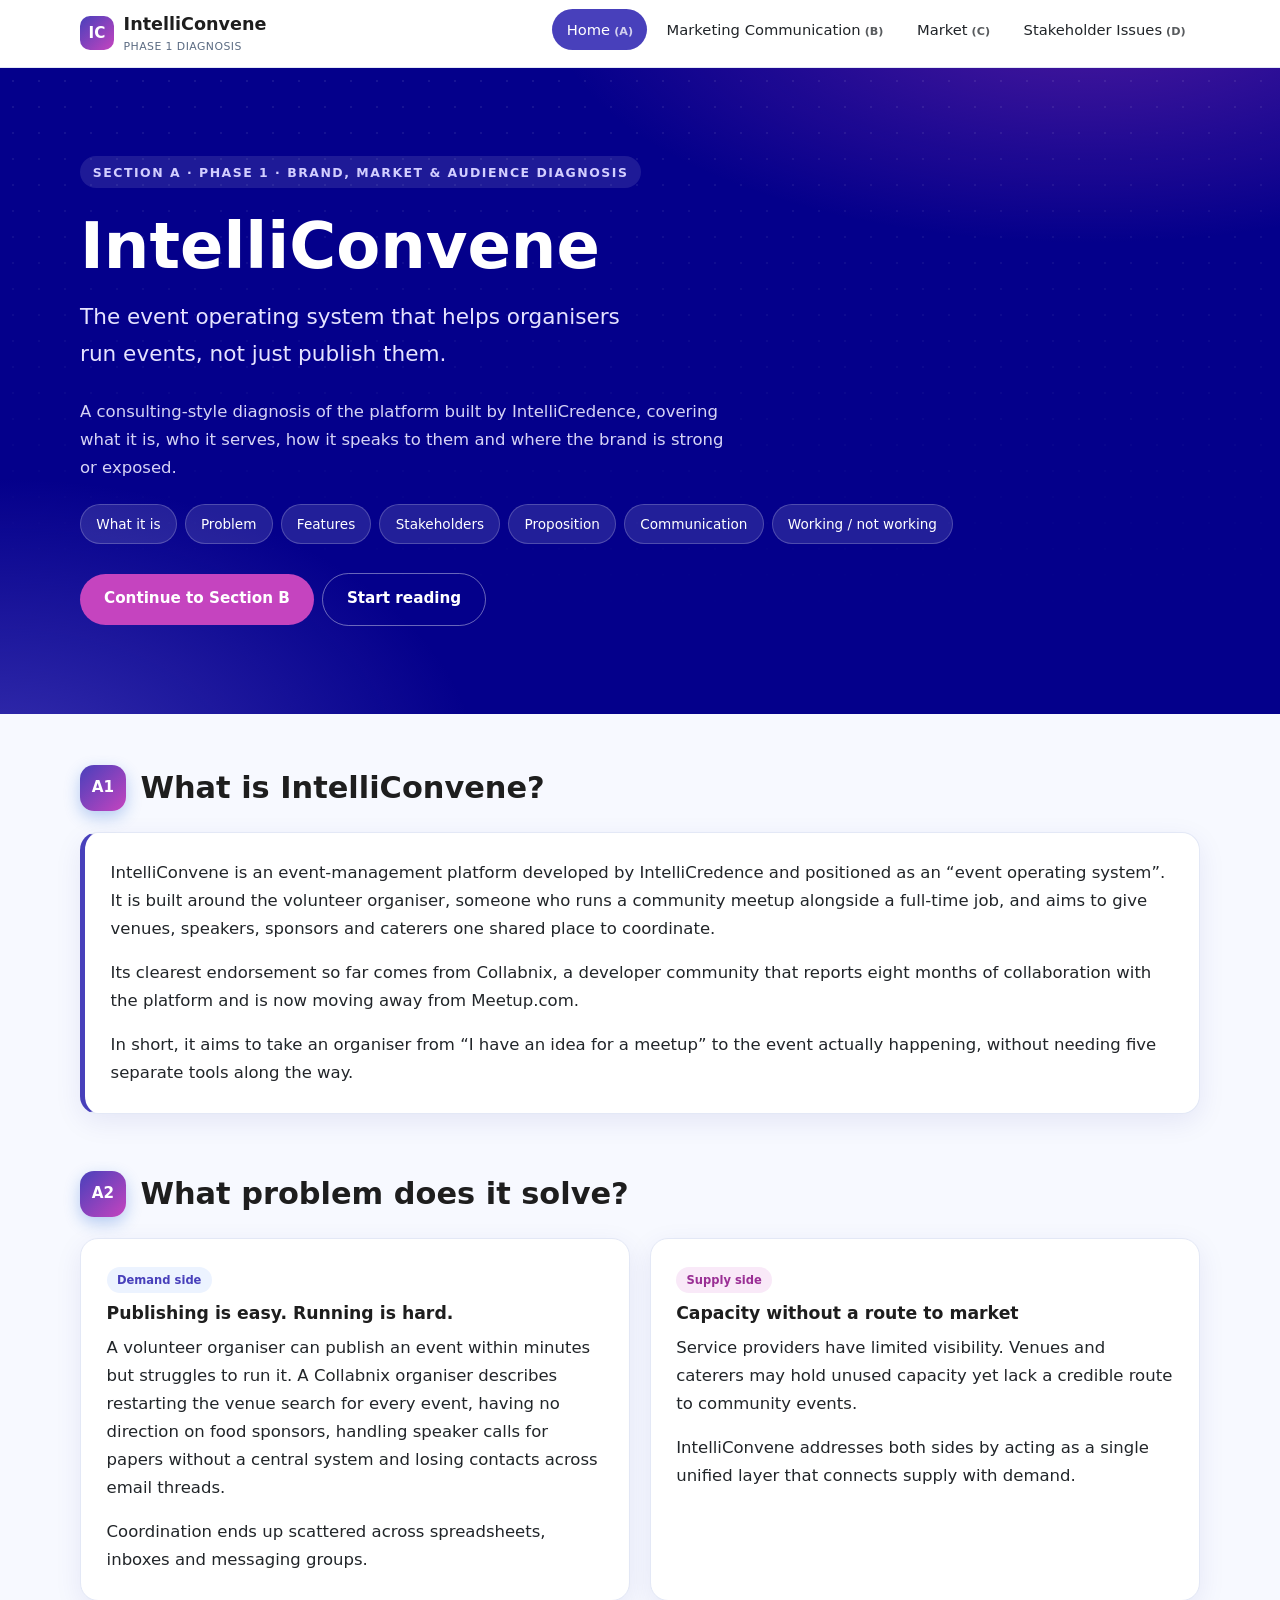
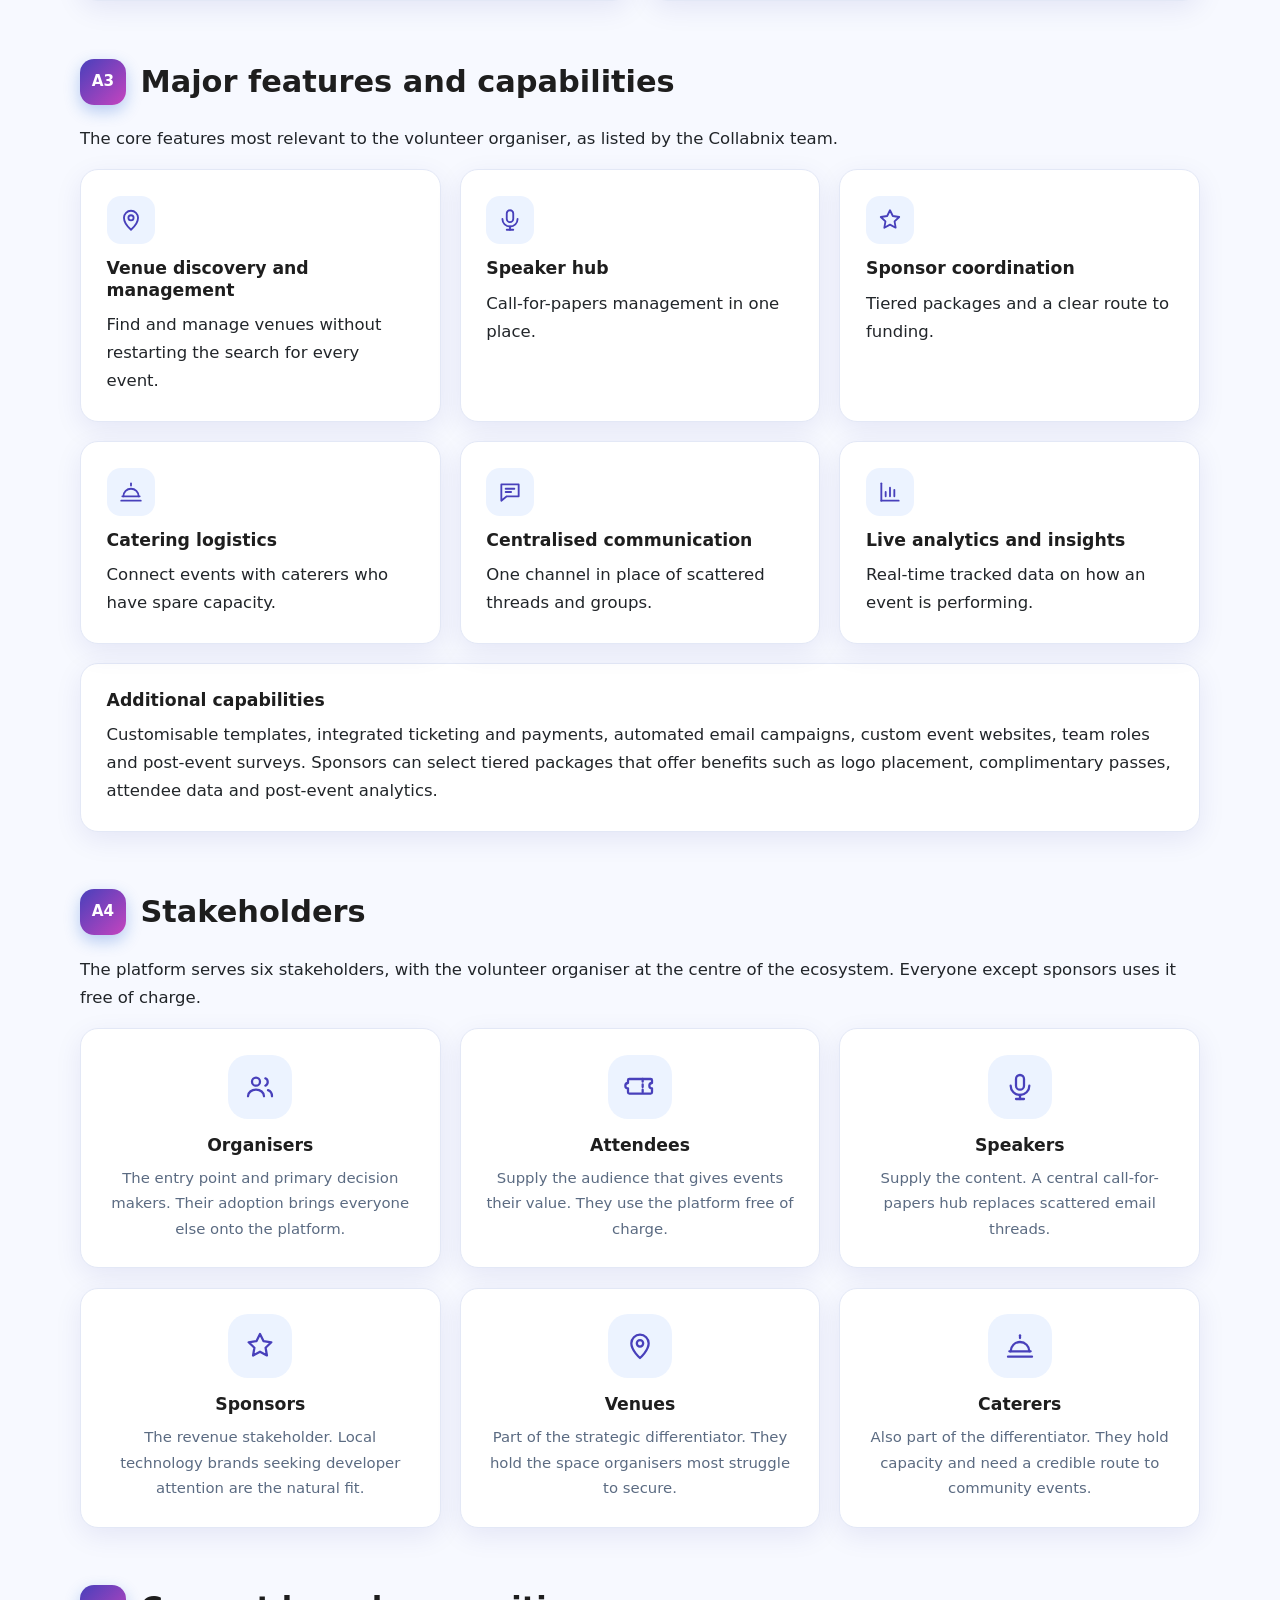
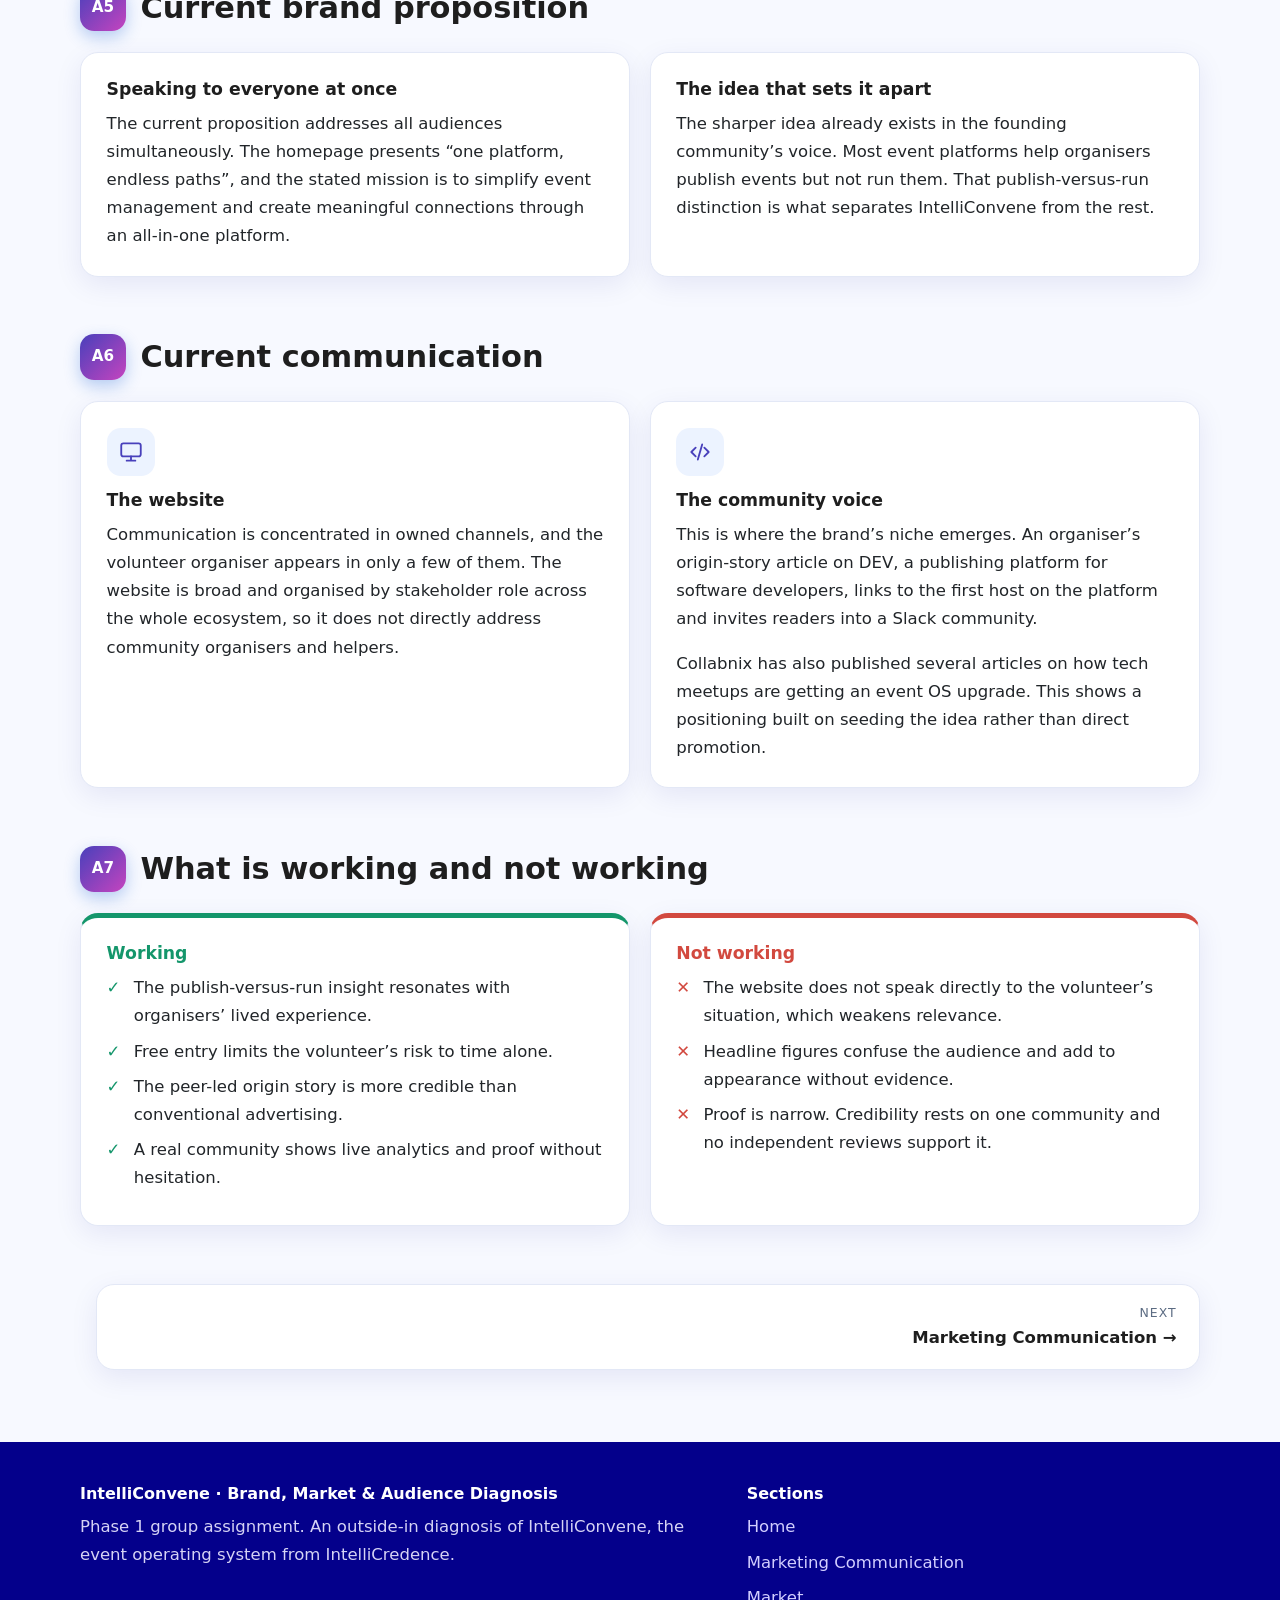
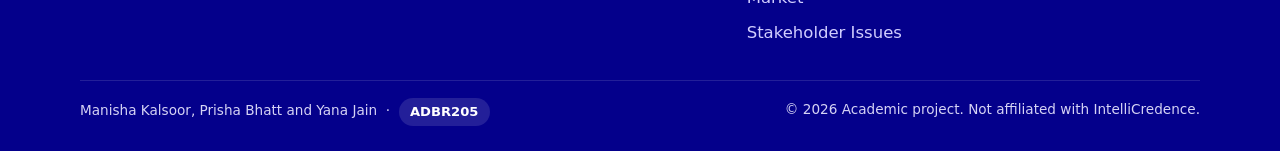
==== commit 394a5380: "Add files via upload" ====
--- a/index.html
+++ b/index.html
@@ -6,11 +6,11 @@
 <title>IntelliConvene | Brand, Market & Audience Diagnosis (ADBR205)</title>
 <meta name="description" content="Phase 1 group assignment diagnosing the brand, market and audience of IntelliConvene by IntelliCredence.">
 <meta name="theme-color" content="#04008b">
-<link rel="icon" href="assets/favicon.svg" type="image/svg+xml">
+<link rel="icon" href="favicon.svg" type="image/svg+xml">
 <link rel="preconnect" href="https://fonts.googleapis.com">
 <link rel="preconnect" href="https://fonts.gstatic.com" crossorigin>
 <link href="https://fonts.googleapis.com/css2?family=Open+Sans:wght@400;500;600&family=Questrial&display=swap" rel="stylesheet">
-<link rel="stylesheet" href="css/style.css">
+<link rel="stylesheet" href="style.css">
 </head>
 <body>
 <a class="skip" href="#main">Skip to content</a>
@@ -104,6 +104,6 @@
 <p>Phase 1 group assignment. An outside-in diagnosis of IntelliConvene, the event operating system from IntelliCredence.</p></div>
 <div><h4>Sections</h4><ul><li><a href="index.html">Home</a></li><li><a href="marketing.html">Marketing Communication</a></li><li><a href="market.html">Market</a></li><li><a href="stakeholders.html">Stakeholder Issues</a></li></ul></div></div>
 <div class="foot-bottom"><span>Manisha Kalsoor, Prisha Bhatt and Yana Jain &nbsp;·&nbsp; <span class="code">ADBR205</span></span><span>&copy; 2026 Academic project. Not affiliated with IntelliCredence.</span></div></div></footer>
-<script src="js/main.js"></script>
+<script src="main.js"></script>
 </body>
 </html>
--- a/style.css
+++ b/style.css
@@ -0,0 +1,222 @@
+/* ==========================================================
+   IntelliConvene Phase 1 report - ADBR205
+   BRAND TOKENS: edit these variables to match intellicredence.com
+   exactly. Everything else in the site reads from them.
+   ========================================================== */
+:root {
+  --navy: #1e1e1e;        /* heading colour (intellicredence.com h2/h4) */
+  --hero: #04008b;        /* deep blue (intellicredence.com footer) */
+  --primary: #4840bb;     /* brand indigo (intellicredence.com buttons/links) */
+  --primary-dark: #04008b;
+  --accent: #c544bf;      /* magenta accent (intellicredence.com gradient) */
+  --bg: #f7f9ff;          /* page background */
+  --surface: #ffffff;     /* cards */
+  --text: #212529;
+  --muted: #5b6b82;
+  --line: #e3e8f6;
+  --good: #14966b;
+  --bad: #d2493f;
+  --font-head: "Questrial", "Segoe UI", system-ui, sans-serif;
+  --font-body: "Open Sans", "Segoe UI", system-ui, sans-serif;
+  --radius: 18px;
+  --shadow: 0 8px 28px rgba(4, 0, 139, 0.08);
+  --shadow-hover: 0 14px 38px rgba(4, 0, 139, 0.14);
+  --nav-h: 68px;
+}
+
+* { box-sizing: border-box; }
+html { scroll-behavior: smooth; scroll-padding-top: calc(var(--nav-h) + 16px); }
+body {
+  margin: 0; font-family: var(--font-body); color: var(--text);
+  background: var(--bg); line-height: 1.7; font-size: 16.5px;
+  -webkit-font-smoothing: antialiased;
+}
+img, svg { max-width: 100%; }
+a { color: var(--primary); text-decoration: none; }
+a:hover { text-decoration: underline; }
+h1, h2, h3, h4 { font-family: var(--font-head); color: var(--navy); line-height: 1.25; margin: 0 0 .6rem; }
+p { margin: 0 0 1rem; }
+ul { padding-left: 1.2rem; margin: 0 0 1rem; }
+li { margin-bottom: .45rem; }
+
+.wrap { width: min(1120px, 92%); margin: 0 auto; }
+
+/* ---------- Skip link + progress ---------- */
+.skip { position: absolute; left: -999px; top: 0; background: var(--primary); color: #fff; padding: .6rem 1rem; z-index: 200; border-radius: 0 0 10px 0; }
+.skip:focus { left: 0; }
+.progress { position: fixed; top: 0; left: 0; height: 3px; width: 0; background: linear-gradient(90deg, var(--primary), var(--accent)); z-index: 150; }
+
+/* ---------- Sticky nav ---------- */
+.nav {
+  position: sticky; top: 0; z-index: 100; height: var(--nav-h);
+  background: rgba(255, 255, 255, .92); backdrop-filter: blur(12px);
+  border-bottom: 1px solid var(--line); transition: box-shadow .25s;
+}
+.nav.scrolled { box-shadow: 0 6px 22px rgba(4, 0, 139, .08); }
+.nav .wrap { height: 100%; display: flex; align-items: center; justify-content: space-between; gap: 1rem; }
+.brand { display: flex; align-items: center; gap: .6rem; font-family: var(--font-head); font-weight: 700; color: var(--navy); font-size: 1.1rem; }
+.brand:hover { text-decoration: none; }
+.brand-mark { width: 34px; height: 34px; border-radius: 10px; background: linear-gradient(135deg, var(--primary), var(--accent)); display: grid; place-items: center; color: #fff; font-size: .95rem; }
+.brand small { display: block; font-weight: 500; font-size: .68rem; color: var(--muted); letter-spacing: .04em; margin-top: -2px; }
+.nav-links { display: flex; gap: .3rem; list-style: none; margin: 0; padding: 0; }
+.nav-links a {
+  display: block; padding: .5rem .9rem; border-radius: 999px; color: var(--text);
+  font-weight: 500; font-size: .92rem; transition: background .2s, color .2s;
+}
+.nav-links a:hover { background: #ecf3ff; text-decoration: none; color: var(--primary); }
+.nav-links a.active { background: var(--primary); color: #fff; }
+.nav-links .tag { font-size: .7rem; opacity: .75; margin-left: .25rem; font-weight: 600; }
+.menu-btn { display: none; background: none; border: 1px solid var(--line); border-radius: 12px; width: 44px; height: 44px; cursor: pointer; }
+.menu-btn span, .menu-btn span::before, .menu-btn span::after { display: block; width: 20px; height: 2px; background: var(--navy); margin: auto; position: relative; transition: transform .25s, background .25s; }
+.menu-btn span::before, .menu-btn span::after { content: ""; position: absolute; left: 0; }
+.menu-btn span::before { top: -6px; } .menu-btn span::after { top: 6px; }
+.menu-btn[aria-expanded="true"] span { background: transparent; }
+.menu-btn[aria-expanded="true"] span::before { transform: translateY(6px) rotate(45deg); }
+.menu-btn[aria-expanded="true"] span::after { transform: translateY(-6px) rotate(-45deg); }
+
+/* ---------- Hero ---------- */
+.hero {
+  position: relative; overflow: hidden; color: #fff; padding: 5.5rem 0 4.5rem;
+  background: radial-gradient(900px 400px at 85% -10%, rgba(197, 68, 191, .38), transparent 60%),
+              radial-gradient(800px 500px at 0% 110%, rgba(72, 64, 187, .75), transparent 60%),
+              var(--hero);
+}
+.hero.small { padding: 3.6rem 0 3rem; }
+.hero::after { content: ""; position: absolute; inset: 0; background-image: radial-gradient(rgba(255,255,255,.08) 1px, transparent 1px); background-size: 26px 26px; mask-image: linear-gradient(to bottom, #000, transparent 85%); pointer-events: none; }
+.hero .wrap { position: relative; z-index: 1; }
+.eyebrow { display: inline-block; font-size: .78rem; letter-spacing: .12em; text-transform: uppercase; font-weight: 600; color: #d2ceff; background: rgba(255,255,255,.1); padding: .35rem .8rem; border-radius: 999px; margin-bottom: 1.1rem; }
+.hero h1 { color: #fff; font-size: clamp(2.2rem, 6vw, 4rem); margin-bottom: .8rem; }
+.hero.small h1 { font-size: clamp(1.9rem, 4.6vw, 2.9rem); }
+.hero .tagline { font-size: clamp(1.05rem, 2.2vw, 1.35rem); color: #e6e3ff; max-width: 40ch; margin-bottom: 1.6rem; font-family: var(--font-head); font-weight: 400; }
+.hero .lead { color: #d6d3f5; max-width: 62ch; }
+.chips { display: flex; flex-wrap: wrap; gap: .5rem; margin-top: 1.4rem; }
+.chip { padding: .45rem .95rem; border-radius: 999px; font-size: .85rem; font-weight: 500; color: #fff; background: rgba(255,255,255,.12); border: 1px solid rgba(255,255,255,.2); transition: background .2s, transform .2s; }
+.chip:hover { background: rgba(255,255,255,.24); text-decoration: none; transform: translateY(-2px); }
+.btn { display: inline-block; padding: .8rem 1.5rem; border-radius: 999px; font-weight: 600; font-size: .95rem; background: var(--accent); color: #fff; transition: transform .2s, box-shadow .2s; }
+.btn:hover { text-decoration: none; transform: translateY(-2px); box-shadow: 0 10px 24px rgba(197,68,191,.4); }
+.btn.ghost { background: transparent; color: #fff; border: 1px solid rgba(255,255,255,.4); margin-left: .5rem; }
+.btn.ghost:hover { box-shadow: none; background: rgba(255,255,255,.1); }
+
+/* ---------- Blocks ---------- */
+main section.block { padding: 3.2rem 0 .4rem; }
+.block-head { display: flex; align-items: center; gap: .9rem; margin-bottom: 1.3rem; }
+.num { flex: none; width: 46px; height: 46px; border-radius: 14px; background: linear-gradient(135deg, var(--primary), var(--accent)); color: #fff; display: grid; place-items: center; font-family: var(--font-head); font-weight: 700; font-size: .95rem; box-shadow: 0 6px 16px rgba(26,95,208,.3); }
+.block-head h2 { margin: 0; font-size: clamp(1.35rem, 3vw, 1.9rem); }
+.section-label { padding-top: 2.6rem; font-size: .8rem; letter-spacing: .14em; text-transform: uppercase; color: var(--primary); font-weight: 700; }
+
+.card { background: var(--surface); border: 1px solid var(--line); border-radius: var(--radius); padding: 1.6rem; box-shadow: var(--shadow); transition: transform .25s, box-shadow .25s; }
+.card:hover { transform: translateY(-4px); box-shadow: var(--shadow-hover); }
+.card.flat:hover { transform: none; box-shadow: var(--shadow); }
+.card h3 { font-size: 1.08rem; }
+.card p:last-child, .card ul:last-child { margin-bottom: 0; }
+.grid { display: grid; gap: 1.2rem; }
+.g2 { grid-template-columns: repeat(2, 1fr); }
+.g3 { grid-template-columns: repeat(3, 1fr); }
+.g4 { grid-template-columns: repeat(4, 1fr); }
+.lead-card { border-left: 5px solid var(--primary); }
+.note { font-size: .9rem; color: var(--muted); }
+
+.icon-badge { width: 48px; height: 48px; border-radius: 14px; background: #ecf3ff; color: var(--primary); display: grid; place-items: center; margin-bottom: .9rem; transition: background .25s, color .25s, transform .25s; }
+.icon-badge svg { width: 26px; height: 26px; fill: none; stroke: currentColor; stroke-width: 1.7; stroke-linecap: round; stroke-linejoin: round; }
+.card:hover .icon-badge { background: var(--primary); color: #fff; transform: rotate(-4deg) scale(1.05); }
+
+/* stakeholders */
+.stake { text-align: center; }
+.stake .icon-badge { width: 64px; height: 64px; margin: 0 auto 1rem; border-radius: 20px; }
+.stake .icon-badge svg { width: 32px; height: 32px; }
+.stake p { font-size: .93rem; color: var(--muted); }
+.pill { display: inline-block; font-size: .72rem; font-weight: 600; padding: .2rem .65rem; border-radius: 999px; background: #f9e9f8; color: #9a2f95; margin-bottom: .6rem; }
+.pill.blue { background: #ecf3ff; color: var(--primary); }
+
+/* working / not working */
+.col-good { border-top: 5px solid var(--good); } .col-bad { border-top: 5px solid var(--bad); }
+.col-good h3 { color: var(--good); } .col-bad h3 { color: var(--bad); }
+.tick { list-style: none; padding: 0; }
+.tick li { position: relative; padding-left: 1.7rem; }
+.tick li::before { position: absolute; left: 0; top: 0; font-weight: 700; }
+.col-good .tick li::before { content: "\2713"; color: var(--good); }
+.col-bad .tick li::before { content: "\2715"; color: var(--bad); }
+
+/* stats */
+.stat { text-align: center; }
+.stat .big { font-family: var(--font-head); font-weight: 700; font-size: clamp(1.9rem, 4vw, 2.6rem); color: var(--primary); line-height: 1.1; }
+.stat .lbl { color: var(--muted); font-size: .9rem; margin-top: .3rem; }
+.bars { margin-top: .6rem; }
+.bar-row { display: grid; grid-template-columns: 70px 1fr 90px; gap: .7rem; align-items: center; margin-bottom: .7rem; font-size: .9rem; }
+.bar-track { background: #e8ebfa; border-radius: 999px; height: 14px; overflow: hidden; }
+.bar-fill { height: 100%; width: 0; border-radius: 999px; background: linear-gradient(90deg, var(--primary), var(--accent)); transition: width 1.2s cubic-bezier(.2,.7,.2,1); }
+.in .bar-fill { width: var(--w); }
+
+/* competitors */
+.comp { display: flex; flex-direction: column; gap: .4rem; }
+.wordmark { font-family: var(--font-head); font-weight: 700; font-size: 1.3rem; padding: .7rem 1rem; border-radius: 12px; background: #f1f3ff; width: fit-content; color: var(--navy); }
+
+/* quote */
+.quote { border-left: 4px solid var(--accent); padding: .3rem 0 .3rem 1rem; margin: 0 0 .8rem; color: var(--text); font-style: italic; }
+.quote cite { display: block; font-style: normal; font-size: .85rem; color: var(--muted); margin-top: .15rem; }
+
+/* progress card */
+.wip { text-align: center; border: 2px dashed #c9c5ee; background: repeating-linear-gradient(135deg, #f8f9ff, #f8f9ff 12px, #f1f3ff 12px, #f1f3ff 24px); }
+.wip .pulse { display: inline-block; width: 10px; height: 10px; border-radius: 50%; background: var(--accent); margin-right: .5rem; animation: pulse 1.6s infinite; }
+@keyframes pulse { 0% { box-shadow: 0 0 0 0 rgba(197,68,191,.6); } 70% { box-shadow: 0 0 0 12px rgba(197,68,191,0); } 100% { box-shadow: 0 0 0 0 rgba(197,68,191,0); } }
+
+/* refs */
+.refs { list-style: none; padding: 0; counter-reset: r; }
+.refs li { counter-increment: r; position: relative; padding-left: 2.2rem; }
+.refs li::before { content: counter(r); position: absolute; left: 0; top: 2px; width: 1.5rem; height: 1.5rem; border-radius: 50%; background: #ecf3ff; color: var(--primary); font-size: .75rem; font-weight: 700; display: grid; place-items: center; }
+.refs { word-break: break-word; }
+
+/* pager */
+.pager { display: flex; justify-content: space-between; gap: 1rem; margin: 3.2rem auto 0; }
+.pager a { flex: 1; background: var(--surface); border: 1px solid var(--line); border-radius: var(--radius); padding: 1.1rem 1.4rem; box-shadow: var(--shadow); color: var(--navy); font-family: var(--font-head); font-weight: 600; transition: transform .25s, box-shadow .25s; }
+.pager a small { display: block; font-family: var(--font-body); font-weight: 500; color: var(--muted); font-size: .78rem; text-transform: uppercase; letter-spacing: .08em; }
+.pager a:hover { text-decoration: none; transform: translateY(-3px); box-shadow: var(--shadow-hover); }
+.pager .next { text-align: right; }
+
+/* footer */
+footer { margin-top: 4.5rem; background: var(--hero); color: #d6d3f5; padding: 2.6rem 0 1.6rem; }
+footer .cols { display: grid; grid-template-columns: 1.4fr 1fr; gap: 2rem; }
+footer h4 { color: #fff; font-size: 1rem; }
+footer ul { list-style: none; padding: 0; margin: 0; }
+footer a { color: #d2ceff; }
+.foot-bottom { border-top: 1px solid rgba(255,255,255,.12); margin-top: 1.6rem; padding-top: 1.1rem; font-size: .85rem; display: flex; flex-wrap: wrap; justify-content: space-between; gap: .5rem; }
+.code { display: inline-block; background: rgba(255,255,255,.12); color: #fff; padding: .15rem .7rem; border-radius: 999px; font-weight: 600; font-size: .82rem; }
+
+/* scroll reveal (only when JS is on) */
+.js [data-reveal] { opacity: 0; transform: translateY(22px); transition: opacity .7s ease, transform .7s ease; transition-delay: var(--d, 0s); }
+.js [data-reveal].in { opacity: 1; transform: none; }
+
+@media (prefers-reduced-motion: reduce) {
+  * { animation: none !important; transition: none !important; scroll-behavior: auto !important; }
+  .js [data-reveal] { opacity: 1; transform: none; }
+  .bar-fill { width: var(--w); }
+}
+
+/* ---------- Responsive ---------- */
+@media (max-width: 960px) {
+  .g4 { grid-template-columns: repeat(2, 1fr); }
+  .g3 { grid-template-columns: repeat(2, 1fr); }
+}
+@media (max-width: 820px) {
+  .menu-btn { display: block; }
+  .nav-links {
+    position: absolute; top: var(--nav-h); left: 0; right: 0; flex-direction: column; gap: 0;
+    background: #fff; border-bottom: 1px solid var(--line); padding: .6rem 4%;
+    max-height: 0; overflow: hidden; opacity: 0; transition: max-height .35s ease, opacity .25s; box-shadow: 0 14px 24px rgba(4,0,139,.1);
+  }
+  .nav-links.open { max-height: 380px; opacity: 1; }
+  .nav-links a { padding: .85rem .8rem; border-radius: 12px; }
+}
+@media (max-width: 640px) {
+  body { font-size: 16px; }
+  .g2, .g3, .g4 { grid-template-columns: 1fr; }
+  .stake-grid { grid-template-columns: repeat(2, 1fr); }
+  .stake-grid .stake { padding: 1.2rem .8rem; }
+  .hero { padding: 3.6rem 0 3rem; }
+  .btn.ghost { margin: .6rem 0 0; }
+  footer .cols { grid-template-columns: 1fr; }
+  .pager { flex-direction: column; }
+  .pager .next { text-align: left; }
+  .bar-row { grid-template-columns: 56px 1fr 74px; font-size: .82rem; }
+  .brand small { display: none; }
+}
